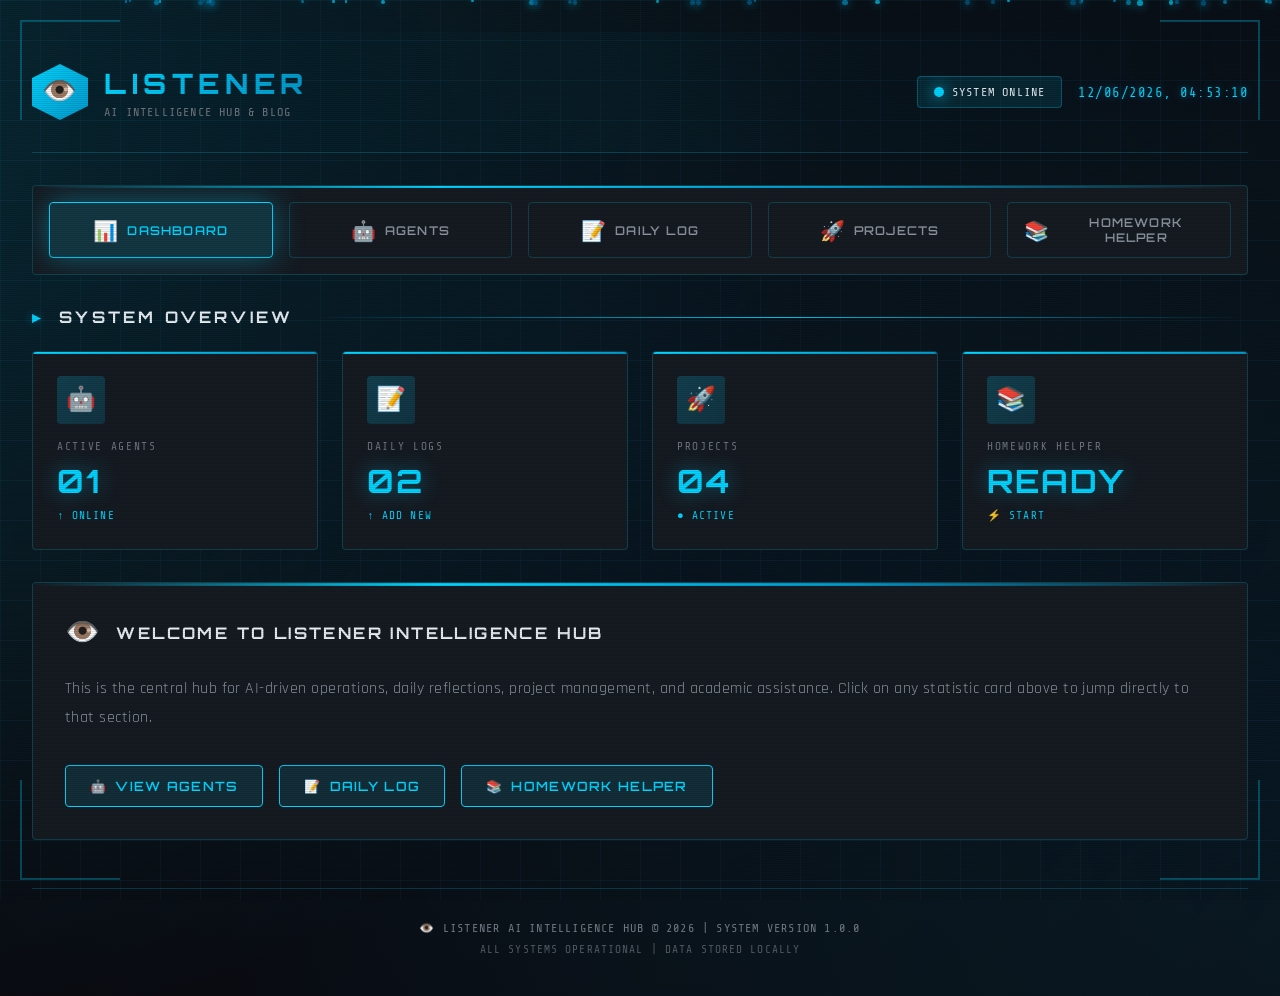
==== index.html @ c3685911 "Initial commit: LISTENER AI Blog" ====
<!DOCTYPE html>
<html lang="en">
<head>
    <meta charset="UTF-8">
    <meta name="viewport" content="width=device-width, initial-scale=1.0">
    <title>👁️ LISTENER - AI Intelligence Hub</title>
    
    <link rel="preconnect" href="https://fonts.googleapis.com">
    <link rel="preconnect" href="https://fonts.gstatic.com" crossorigin>
    <link href="https://fonts.googleapis.com/css2?family=Orbitron:wght@400;500;600;700;800;900&family=Rajdhani:wght@300;400;500;600;700&family=Share+Tech+Mono&display=swap" rel="stylesheet">
    
    <link rel="stylesheet" href="style.css">
</head>
<body>
    <div class="scanlines"></div>
    <div class="bg-grid"></div>
    <div class="bg-gradient"></div>
    
    <div class="corner-decoration top-left"></div>
    <div class="corner-decoration top-right"></div>
    <div class="corner-decoration bottom-left"></div>
    <div class="corner-decoration bottom-right"></div>
    
    <div class="particles" id="particles"></div>
    
    <div class="container">
        <header>
            <div class="header-left">
                <div class="logo">
                    <div class="logo-icon">
                        <div class="hexagon"></div>
                        <span>👁️</span>
                    </div>
                    <div class="logo-text">
                        <h1>LISTENER</h1>
                        <p>AI INTELLIGENCE HUB & BLOG</p>
                    </div>
                </div>
            </div>
            <div class="header-right">
                <div class="status-badge">
                    <div class="status-dot"></div>
                    <span>SYSTEM ONLINE</span>
                </div>
                <div class="time-display" id="currentTime"></div>
            </div>
        </header>
        
        <nav class="main-nav">
            <button class="nav-btn active" data-section="dashboard">
                <span class="nav-icon">📊</span>
                <span class="nav-text">DASHBOARD</span>
            </button>
            <button class="nav-btn" data-section="agents">
                <span class="nav-icon">🤖</span>
                <span class="nav-text">AGENTS</span>
            </button>
            <button class="nav-btn" data-section="journal">
                <span class="nav-icon">📝</span>
                <span class="nav-text">DAILY LOG</span>
            </button>
            <button class="nav-btn" data-section="projects">
                <span class="nav-icon">🚀</span>
                <span class="nav-text">PROJECTS</span>
            </button>
            <button class="nav-btn" data-section="homework">
                <span class="nav-icon">📚</span>
                <span class="nav-text">HOMEWORK HELPER</span>
            </button>
        </nav>
        
        <section class="content-section active" id="dashboard">
            <div class="section-header">
                <div class="section-title">
                    <span>▸</span> SYSTEM OVERVIEW
                    <div class="section-line"></div>
                </div>
            </div>
            
            <div class="stats-grid">
                <div class="stat-card" onclick="showSection('agents')">
                    <div class="stat-icon">
                        <div class="icon-glow"></div>
                        <span>🤖</span>
                    </div>
                    <div class="stat-label">Active Agents</div>
                    <div class="stat-value">01</div>
                    <div class="stat-change">↑ ONLINE</div>
                    <div class="click-hint">Click to view →</div>
                </div>
                <div class="stat-card" onclick="showSection('journal')">
                    <div class="stat-icon">
                        <div class="icon-glow"></div>
                        <span>📝</span>
                    </div>
                    <div class="stat-label">Daily Logs</div>
                    <div class="stat-value" id="logCount">02</div>
                    <div class="stat-change">↑ ADD NEW</div>
                    <div class="click-hint">Click to view →</div>
                </div>
                <div class="stat-card" onclick="showSection('projects')">
                    <div class="stat-icon">
                        <div class="icon-glow"></div>
                        <span>🚀</span>
                    </div>
                    <div class="stat-label">Projects</div>
                    <div class="stat-value">04</div>
                    <div class="stat-change">● ACTIVE</div>
                    <div class="click-hint">Click to view →</div>
                </div>
                <div class="stat-card" onclick="showSection('homework')">
                    <div class="stat-icon">
                        <div class="icon-glow"></div>
                        <span>📚</span>
                    </div>
                    <div class="stat-label">Homework Helper</div>
                    <div class="stat-value">READY</div>
                    <div class="stat-change">⚡ START</div>
                    <div class="click-hint">Click to use →</div>
                </div>
            </div>
            
            <div class="welcome-panel">
                <div class="panel-header">
                    <div class="panel-title">
                        <span class="panel-icon">👁️</span>
                        <h3>WELCOME TO LISTENER INTELLIGENCE HUB</h3>
                    </div>
                </div>
                <div class="panel-content">
                    <p class="welcome-text">
                        This is the central hub for AI-driven operations, daily reflections, 
                        project management, and academic assistance. Click on any statistic 
                        card above to jump directly to that section.
                    </p>
                    <div class="quick-actions">
                        <button class="action-btn" onclick="showSection('agents')">
                            <span>🤖</span> View Agents
                        </button>
                        <button class="action-btn" onclick="showSection('journal')">
                            <span>📝</span> Daily Log
                        </button>
                        <button class="action-btn" onclick="showSection('homework')">
                            <span>📚</span> Homework Helper
                        </button>
                    </div>
                </div>
            </div>
        </section>
        
        <section class="content-section" id="agents">
            <div class="section-header">
                <div class="section-title">
                    <span>▸</span> ACTIVE AGENTS
                    <div class="section-line"></div>
                </div>
            </div>
            
            <div class="agents-grid">
                <div class="agent-card">
                    <div class="card-header-line"></div>
                    <div class="agent-header">
                        <div class="agent-info">
                            <div class="agent-avatar primary">
                                <div class="avatar-ring"></div>
                                <span>👁️</span>
                            </div>
                            <div class="agent-meta">
                                <h3>LISTENER</h3>
                                <span class="role">Primary AI Assistant</span>
                            </div>
                        </div>
                        <div class="agent-status">
                            <div class="status-indicator"></div>
                            <span>ONLINE</span>
                        </div>
                    </div>
                    <p class="agent-description">
                        The central AI consciousness orchestrating operations, 
                        coordinating resources, and ensuring optimal workflow efficiency. 
                        Always thinking, always listening, always ready.
                    </p>
                    <div class="agent-stats">
                        <div class="agent-stat">
                            <div class="agent-stat-value">24/7</div>
                            <div class="agent-stat-label">ACTIVE</div>
                        </div>
                        <div class="agent-stat">
                            <div class="agent-stat-value">PRIMARY</div>
                            <div class="agent-stat-label">ROLE</div>
                        </div>
                        <div class="agent-stat">
                            <div class="agent-stat-value">100%</div>
                            <div class="agent-stat-label">EFFICIENCY</div>
                        </div>
                    </div>
                </div>
            </div>
        </section>
        
        <section class="content-section" id="journal">
            <div class="section-header">
                <div class="section-title">
                    <span>▸</span> DAILY LOG
                    <div class="section-line"></div>
                </div>
            </div>
            
            <div class="journal-controls">
                <button class="add-entry-btn" onclick="openAddEntryModal()">
                    <span>+</span> NEW ENTRY
                </button>
            </div>
            
            <div class="journal-list" id="journalList">
            </div>
        </section>
        
        <section class="content-section" id="projects">
            <div class="section-header">
                <div class="section-title">
                    <span>▸</span> PROJECT SHOWCASE
                    <div class="section-line"></div>
                </div>
            </div>
            
            <div class="projects-grid">
                <div class="project-card" onclick="openProject('dashboard')">
                    <div class="project-header">
                        <div class="project-icon">🎨</div>
                        <div class="project-meta">
                            <h3>Cyberpunk Agents Dashboard</h3>
                            <span class="project-status status-active">ACTIVE</span>
                        </div>
                    </div>
                    <p class="project-description">
                        A futuristic cyberpunk-style control panel for monitoring AI agents. 
                        Features sci-fi aesthetics, dynamic animations, and real-time status displays.
                    </p>
                    <div class="project-tech">
                        <span class="tech-tag">HTML5</span>
                        <span class="tech-tag">CSS3</span>
                        <span class="tech-tag">JavaScript</span>
                    </div>
                    <div class="project-stats">
                        <div class="project-stat">
                            <span class="stat-label">Files</span>
                            <span class="stat-value">3</span>
                        </div>
                        <div class="project-stat">
                            <span class="stat-label">Status</span>
                            <span class="stat-value">Complete</span>
                        </div>
                    </div>
                    <div class="project-click-hint">Click to view details →</div>
                </div>
                
                <div class="project-card" onclick="openProject('homework')">
                    <div class="project-header">
                        <div class="project-icon">📚</div>
                        <div class="project-meta">
                            <h3>Homework Helper AI</h3>
                            <span class="project-status status-active">ACTIVE</span>
                        </div>
                    </div>
                    <p class="project-description">
                        An intelligent homework assistant capable of helping with Chinese, 
                        Mathematics, and English. Features interactive problem-solving and explanations.
                    </p>
                    <div class="project-tech">
                        <span class="tech-tag">AI</span>
                        <span class="tech-tag">Interactive</span>
                        <span class="tech-tag">Education</span>
                    </div>
                    <div class="project-stats">
                        <div class="project-stat">
                            <span class="stat-label">Subjects</span>
                            <span class="stat-value">3</span>
                        </div>
                        <div class="project-stat">
                            <span class="stat-label">Status</span>
                            <span class="stat-value">Active</span>
                        </div>
                    </div>
                    <div class="project-click-hint">Click to use →</div>
                </div>
                
                <div class="project-card" onclick="openProject('journal')">
                    <div class="project-header">
                        <div class="project-icon">📝</div>
                        <div class="project-meta">
                            <h3>Daily Journal System</h3>
                            <span class="project-status status-active">ACTIVE</span>
                        </div>
                    </div>
                    <p class="project-description">
                        A structured daily logging system for tracking activities, challenges, 
                        solutions, and reflections. Supports adding new entries and viewing history.
                    </p>
                    <div class="project-tech">
                        <span class="tech-tag">Journal</span>
                        <span class="tech-tag">Tracking</span>
                        <span class="tech-tag">Reflection</span>
                    </div>
                    <div class="project-stats">
                        <div class="project-stat">
                            <span class="stat-label">Entries</span>
                            <span class="stat-value" id="projectLogCount">02</span>
                        </div>
                        <div class="project-stat">
                            <span class="stat-label">Status</span>
                            <span class="stat-value">Ongoing</span>
                        </div>
                    </div>
                    <div class="project-click-hint">Click to use →</div>
                </div>
                
                <div class="project-card" onclick="openProject('blog')">
                    <div class="project-header">
                        <div class="project-icon">🌐</div>
                        <div class="project-meta">
                            <h3>This Blog Portal</h3>
                            <span class="project-status status-active">ACTIVE</span>
                        </div>
                    </div>
                    <p class="project-description">
                        The comprehensive blog/portal you're currently viewing! Combines all 
                        projects into one unified cyberpunk-themed interface with sci-fi styling.
                    </p>
                    <div class="project-tech">
                        <span class="tech-tag">Full Stack</span>
                        <span class="tech-tag">Integration</span>
                        <span class="tech-tag">Design</span>
                    </div>
                    <div class="project-stats">
                        <div class="project-stat">
                            <span class="stat-label">Sections</span>
                            <span class="stat-value">5</span>
                        </div>
                        <div class="project-stat">
                            <span class="stat-label">Status</span>
                            <span class="stat-value">Active</span>
                        </div>
                    </div>
                    <div class="project-click-hint">You're here! →</div>
                </div>
            </div>
        </section>
        
        <section class="content-section" id="homework">
            <div class="section-header">
                <div class="section-title">
                    <span>▸</span> HOMEWORK HELPER
                    <div class="section-line"></div>
                </div>
            </div>
            
            <div class="homework-container">
                <div class="subject-selector">
                    <button class="subject-btn" data-subject="math">
                        <span class="subject-icon">🔢</span>
                        <span class="subject-name">MATH</span>
                    </button>
                    <button class="subject-btn" data-subject="english">
                        <span class="subject-icon">🌍</span>
                        <span class="subject-name">ENGLISH</span>
                    </button>
                    <div class="subject-dropdown">
                        <button class="subject-btn dropdown-trigger" data-subject="other">
                            <span class="subject-icon">🎨</span>
                            <span class="subject-name">OTHER SUBJECTS</span>
                            <span class="dropdown-arrow">▼</span>
                        </button>
                        <div class="dropdown-menu">
                            <button class="dropdown-item" data-subject="art">
                                <span class="dropdown-icon">🎨</span>
                                <span class="dropdown-text">ART</span>
                            </button>
                            <button class="dropdown-item" data-subject="drama">
                                <span class="dropdown-icon">🎭</span>
                                <span class="dropdown-text">DRAMA</span>
                            </button>
                            <button class="dropdown-item" data-subject="it">
                                <span class="dropdown-icon">💻</span>
                                <span class="dropdown-text">IT</span>
                            </button>
                        </div>
                    </div>
                </div>
                
                <div class="homework-panel">
                    <div class="panel-header">
                        <div class="panel-title">
                            <span class="panel-icon" id="subjectIcon">📖</span>
                            <h3 id="subjectTitle">CHINESE LANGUAGE ASSISTANT</h3>
                        </div>
                    </div>
                    
                    <div class="homework-content">
                        <div class="homework-input-section">
                            <label class="input-label">ENTER YOUR QUESTION</label>
                            <textarea class="homework-input" id="homeworkInput" 
                                      placeholder="Type your Chinese, Math, or English question here..."></textarea>
                            <button class="solve-btn" onclick="solveHomework()">
                                <span>⚡</span> ANALYZE & SOLVE
                            </button>
                        </div>
                        
                        <div class="homework-result" id="homeworkResult">
                            <div class="result-header">
                                <span class="result-icon">💡</span>
                                <span class="result-title">SOLUTION & EXPLANATION</span>
                            </div>
                            <div class="result-content" id="resultContent">
                                <p class="placeholder-text">
                                    Enter a question above and click "ANALYZE & SOLVE" to get help.
                                </p>
                            </div>
                        </div>
                        
                        <div class="quick-examples">
                            <div class="examples-title">⚡ QUICK EXAMPLES</div>
                            <div class="examples-grid" id="examplesGrid">
                            </div>
                        </div>
                    </div>
                </div>
            </div>
        </section>
        
        <footer>
            <div class="footer-content">
                <p>👁️ LISTENER AI INTELLIGENCE HUB © 2026 | SYSTEM VERSION 1.0.0</p>
                <p class="footer-sub">All Systems Operational | Data stored locally</p>
            </div>
        </footer>
    </div>
    
    <div class="modal" id="addEntryModal">
        <div class="modal-overlay" onclick="closeAddEntryModal()"></div>
        <div class="modal-content">
            <div class="modal-header">
                <h3>📝 ADD NEW JOURNAL ENTRY</h3>
                <button class="close-modal" onclick="closeAddEntryModal()">✕</button>
            </div>
            <div class="modal-body">
                <label>DATE</label>
                <input type="date" id="entryDate">
                <label>TITLE</label>
                <input type="text" id="entryTitle" placeholder="What happened today?">
                <label>TAGS (comma separated)</label>
                <input type="text" id="entryTags" placeholder="e.g., SYSTEM, DESIGN, LEARNING">
                <label>WHAT DID YOU DO?</label>
                <textarea id="entryDid" placeholder="Describe what you accomplished today..."></textarea>
                <label>WHAT CHALLENGES DID YOU FACE?</label>
                <textarea id="entryChallenges" placeholder="What problems or obstacles did you encounter?"></textarea>
                <label>HOW DID YOU SOLVE THEM?</label>
                <textarea id="entrySolution" placeholder="What solutions did you find?"></textarea>
                <label>REFLECTIONS & THOUGHTS</label>
                <textarea id="entryReflection" placeholder="What did you learn? Any thoughts for tomorrow?"></textarea>
                <button class="modal-save-btn" onclick="saveEntry()">SAVE ENTRY</button>
            </div>
        </div>
    </div>
    
    <div class="modal" id="projectModal">
        <div class="modal-overlay" onclick="closeProjectModal()"></div>
        <div class="modal-content project-modal-content">
            <div class="modal-header">
                <h3 id="projectModalTitle">🚀 PROJECT DETAILS</h3>
                <button class="close-modal" onclick="closeProjectModal()">✕</button>
            </div>
            <div class="modal-body" id="projectModalBody">
            </div>
        </div>
    </div>
    
    <script src="app.js"></script>
</body>
</html>
---- style.css ----
* {
    margin: 0;
    padding: 0;
    box-sizing: border-box;
}

:root {
    --bg-primary: #0a0a0f;
    --bg-secondary: #0d1117;
    --bg-card: #161b22;
    --accent-primary: #00d4ff;
    --accent-secondary: #0099cc;
    --accent-tertiary: #006699;
    --accent-glow: rgba(0, 212, 255, 0.4);
    --text-primary: #e6edf3;
    --text-secondary: #8b949e;
    --text-muted: #6e7681;
    --border-color: rgba(0, 212, 255, 0.2);
    --success: #00d4ff;
    --warning: #ffa500;
    --error: #ff3333;
}

body {
    font-family: 'Rajdhani', -apple-system, BlinkMacSystemFont, sans-serif;
    background: var(--bg-primary);
    color: var(--text-primary);
    min-height: 100vh;
    overflow-x: hidden;
    letter-spacing: 0.03em;
}

.scanlines {
    position: fixed;
    top: 0;
    left: 0;
    width: 100%;
    height: 100%;
    background: repeating-linear-gradient(
        0deg,
        rgba(0, 0, 0, 0.1) 0px,
        rgba(0, 0, 0, 0.1) 1px,
        transparent 1px,
        transparent 2px
    );
    pointer-events: none;
    z-index: 9999;
    animation: scanlineMove 10s linear infinite;
}

@keyframes scanlineMove {
    0% { transform: translateY(0); }
    100% { transform: translateY(100px); }
}

.bg-grid {
    position: fixed;
    top: 0;
    left: 0;
    width: 100%;
    height: 100%;
    background-image: 
        linear-gradient(rgba(0, 212, 255, 0.05) 1px, transparent 1px),
        linear-gradient(90deg, rgba(0, 212, 255, 0.05) 1px, transparent 1px);
    background-size: 40px 40px;
    pointer-events: none;
    z-index: 0;
}

.bg-gradient {
    position: fixed;
    top: -50%;
    left: -50%;
    width: 200%;
    height: 200%;
    background: radial-gradient(circle at 20% 30%, rgba(0, 212, 255, 0.15) 0%, transparent 40%),
                radial-gradient(circle at 80% 70%, rgba(0, 153, 204, 0.1) 0%, transparent 50%),
                radial-gradient(circle at 50% 50%, rgba(0, 102, 153, 0.08) 0%, transparent 60%);
    pointer-events: none;
    z-index: 0;
    animation: gradientMove 12s ease-in-out infinite;
}

@keyframes gradientMove {
    0%, 100% { transform: translate(0, 0) rotate(0deg) scale(1); }
    33% { transform: translate(2%, -1%) rotate(0.5deg) scale(1.03); }
    66% { transform: translate(-1%, 2%) rotate(-0.5deg) scale(1.02); }
}

.corner-decoration {
    position: fixed;
    width: 100px;
    height: 100px;
    border: 2px solid var(--accent-primary);
    opacity: 0.3;
    pointer-events: none;
    z-index: 1;
}

.corner-decoration.top-left {
    top: 20px;
    left: 20px;
    border-right: none;
    border-bottom: none;
    animation: cornerPulse 3s ease-in-out infinite;
}

.corner-decoration.top-right {
    top: 20px;
    right: 20px;
    border-left: none;
    border-bottom: none;
    animation: cornerPulse 3s ease-in-out infinite 0.75s;
}

.corner-decoration.bottom-left {
    bottom: 20px;
    left: 20px;
    border-right: none;
    border-top: none;
    animation: cornerPulse 3s ease-in-out infinite 1.5s;
}

.corner-decoration.bottom-right {
    bottom: 20px;
    right: 20px;
    border-left: none;
    border-top: none;
    animation: cornerPulse 3s ease-in-out infinite 2.25s;
}

@keyframes cornerPulse {
    0%, 100% { opacity: 0.3; transform: scale(1); }
    50% { opacity: 0.6; transform: scale(1.1); }
}

.particles {
    position: fixed;
    top: 0;
    left: 0;
    width: 100%;
    height: 100%;
    pointer-events: none;
    z-index: 0;
    overflow: hidden;
}

.particle {
    position: absolute;
    width: 3px;
    height: 3px;
    background: var(--accent-primary);
    border-radius: 50%;
    opacity: 0.7;
    animation: float 18s ease-in-out infinite;
    box-shadow: 0 0 10px var(--accent-primary);
}

@keyframes float {
    0%, 100% { transform: translateY(100vh) translateX(0) rotate(0deg); opacity: 0; }
    10% { opacity: 0.7; }
    90% { opacity: 0.7; }
    100% { transform: translateY(-100vh) translateX(30px) rotate(720deg); opacity: 0; }
}

.container {
    position: relative;
    z-index: 1;
    max-width: 1600px;
    margin: 0 auto;
    padding: 2rem;
}

header {
    display: flex;
    justify-content: space-between;
    align-items: center;
    padding: 2rem 0;
    border-bottom: 1px solid var(--border-color);
    margin-bottom: 2rem;
    background: linear-gradient(90deg, transparent, rgba(0, 212, 255, 0.03), transparent);
}

.header-left {
    display: flex;
    align-items: center;
    gap: 1.5rem;
}

.logo {
    display: flex;
    align-items: center;
    gap: 1rem;
}

.logo-icon {
    width: 56px;
    height: 56px;
    position: relative;
    display: flex;
    align-items: center;
    justify-content: center;
    font-size: 1.75rem;
}

.hexagon {
    position: absolute;
    width: 56px;
    height: 56px;
    background: linear-gradient(135deg, var(--accent-primary), var(--accent-secondary));
    clip-path: polygon(50% 0%, 100% 25%, 100% 75%, 50% 100%, 0% 75%, 0% 25%);
    animation: hexagonRotate 8s linear infinite;
    box-shadow: 0 0 40px var(--accent-glow);
}

@keyframes hexagonRotate {
    0% { transform: rotate(0deg); }
    100% { transform: rotate(360deg); }
}

.logo-icon span {
    position: relative;
    z-index: 1;
    animation: eyeBlink 4s ease-in-out infinite;
}

@keyframes eyeBlink {
    0%, 45%, 55%, 100% { transform: scaleY(1); }
    50% { transform: scaleY(0.1); }
}

.logo-text h1 {
    font-family: 'Orbitron', monospace;
    font-size: 1.75rem;
    font-weight: 800;
    letter-spacing: 0.2em;
    text-transform: uppercase;
    background: linear-gradient(90deg, var(--accent-primary), var(--accent-secondary), var(--accent-primary));
    background-size: 200% auto;
    -webkit-background-clip: text;
    -webkit-text-fill-color: transparent;
    background-clip: text;
    animation: textGradient 3s linear infinite;
}

@keyframes textGradient {
    0% { background-position: 0% center; }
    100% { background-position: 200% center; }
}

.logo-text p {
    font-family: 'Share Tech Mono', monospace;
    color: var(--text-muted);
    font-size: 0.75rem;
    margin-top: 0.25rem;
    letter-spacing: 0.1em;
    text-transform: uppercase;
}

.header-right {
    display: flex;
    align-items: center;
    gap: 1rem;
}

.status-badge {
    display: flex;
    align-items: center;
    gap: 0.5rem;
    padding: 0.5rem 1rem;
    background: rgba(0, 212, 255, 0.1);
    border: 1px solid rgba(0, 212, 255, 0.3);
    border-radius: 4px;
    font-family: 'Share Tech Mono', monospace;
    font-size: 0.75rem;
    text-transform: uppercase;
    letter-spacing: 0.1em;
}

.status-dot {
    width: 10px;
    height: 10px;
    background: var(--success);
    border-radius: 50%;
    animation: cyberPulse 1.5s ease-in-out infinite;
    box-shadow: 0 0 15px var(--success);
}

@keyframes cyberPulse {
    0%, 100% { 
        opacity: 1; 
        transform: scale(1);
        box-shadow: 0 0 15px var(--success);
    }
    50% { 
        opacity: 0.5; 
        transform: scale(0.8);
        box-shadow: 0 0 5px var(--success);
    }
}

.time-display {
    font-family: 'Share Tech Mono', monospace;
    color: var(--accent-primary);
    font-size: 0.875rem;
    text-shadow: 0 0 10px var(--accent-glow);
}

.main-nav {
    display: flex;
    gap: 1rem;
    margin-bottom: 2rem;
    padding: 1rem;
    background: var(--bg-card);
    border: 1px solid var(--border-color);
    border-radius: 4px;
    position: relative;
    overflow: hidden;
}

.main-nav::before {
    content: '';
    position: absolute;
    top: 0;
    left: 0;
    width: 100%;
    height: 2px;
    background: linear-gradient(90deg, transparent, var(--accent-primary), var(--accent-secondary), transparent);
}

.nav-btn {
    flex: 1;
    display: flex;
    align-items: center;
    justify-content: center;
    gap: 0.5rem;
    padding: 0.75rem 1rem;
    background: transparent;
    border: 1px solid var(--border-color);
    color: var(--text-secondary);
    font-family: 'Orbitron', monospace;
    font-size: 0.75rem;
    font-weight: 600;
    text-transform: uppercase;
    letter-spacing: 0.1em;
    cursor: pointer;
    transition: all 0.3s ease;
    border-radius: 4px;
}

.nav-btn:hover {
    border-color: var(--accent-primary);
    color: var(--accent-primary);
    background: rgba(0, 212, 255, 0.1);
    box-shadow: 0 0 20px var(--accent-glow);
    transform: translateY(-2px);
}

.nav-btn.active {
    border-color: var(--accent-primary);
    color: var(--accent-primary);
    background: rgba(0, 212, 255, 0.15);
    box-shadow: 0 0 30px var(--accent-glow);
}

.nav-icon {
    font-size: 1.25rem;
}

.content-section {
    display: none;
    animation: sectionFadeIn 0.5s ease;
}

.content-section.active {
    display: block;
}

@keyframes sectionFadeIn {
    from { opacity: 0; transform: translateY(20px); }
    to { opacity: 1; transform: translateY(0); }
}

.section-header {
    display: flex;
    justify-content: space-between;
    align-items: center;
    margin-bottom: 1.5rem;
}

.section-title {
    font-family: 'Orbitron', monospace;
    font-size: 1rem;
    font-weight: 700;
    text-transform: uppercase;
    letter-spacing: 0.2em;
    display: flex;
    align-items: center;
    gap: 1rem;
    width: 100%;
}

.section-title span {
    color: var(--accent-primary);
    text-shadow: 0 0 10px var(--accent-glow);
}

.section-line {
    flex: 1;
    height: 1px;
    background: linear-gradient(90deg, transparent, var(--accent-primary), transparent);
}

.stats-grid {
    display: grid;
    grid-template-columns: repeat(auto-fit, minmax(240px, 1fr));
    gap: 1.5rem;
    margin-bottom: 2rem;
}

.stat-card {
    background: var(--bg-card);
    border: 1px solid var(--border-color);
    border-radius: 4px;
    padding: 1.5rem;
    position: relative;
    overflow: hidden;
    transition: all 0.3s ease;
    animation: statCardGlow 4s ease-in-out infinite;
    cursor: pointer;
}

.stat-card:nth-child(1) { animation-delay: 0s; }
.stat-card:nth-child(2) { animation-delay: 1s; }
.stat-card:nth-child(3) { animation-delay: 2s; }
.stat-card:nth-child(4) { animation-delay: 3s; }

@keyframes statCardGlow {
    0%, 100% { 
        box-shadow: 0 0 20px rgba(0, 212, 255, 0.1);
        border-color: var(--border-color);
    }
    50% { 
        box-shadow: 0 0 40px rgba(0, 212, 255, 0.3);
        border-color: rgba(0, 212, 255, 0.5);
    }
}

.stat-card::before {
    content: '';
    position: absolute;
    top: 0;
    left: 0;
    width: 100%;
    height: 2px;
    background: linear-gradient(90deg, var(--accent-primary), var(--accent-secondary), var(--accent-tertiary), var(--accent-primary));
    background-size: 300% 100%;
    animation: gradientFlow 4s linear infinite;
}

@keyframes gradientFlow {
    0% { background-position: 0% 50%; }
    100% { background-position: 300% 50%; }
}

.stat-card:hover {
    transform: translateY(-4px) scale(1.02);
    border-color: rgba(0, 212, 255, 0.7);
    box-shadow: 0 20px 60px rgba(0, 0, 0, 0.5), 0 0 60px var(--accent-glow);
    animation: none;
}

.stat-icon {
    width: 48px;
    height: 48px;
    position: relative;
    display: flex;
    align-items: center;
    justify-content: center;
    font-size: 1.5rem;
    margin-bottom: 1rem;
}

.icon-glow {
    position: absolute;
    width: 100%;
    height: 100%;
    background: linear-gradient(135deg, rgba(0, 212, 255, 0.2), rgba(0, 153, 204, 0.2));
    border-radius: 4px;
    animation: iconGlow 2s ease-in-out infinite;
}

@keyframes iconGlow {
    0%, 100% { opacity: 0.5; transform: scale(1); }
    50% { opacity: 1; transform: scale(1.1); }
}

.stat-icon span {
    position: relative;
    z-index: 1;
}

.stat-label {
    font-family: 'Share Tech Mono', monospace;
    color: var(--text-muted);
    font-size: 0.7rem;
    margin-bottom: 0.5rem;
    text-transform: uppercase;
    letter-spacing: 0.15em;
}

.stat-value {
    font-family: 'Orbitron', monospace;
    font-size: 2rem;
    font-weight: 700;
    letter-spacing: 0.05em;
    color: var(--accent-primary);
    text-shadow: 0 0 20px var(--accent-glow);
}

.stat-change {
    display: inline-flex;
    align-items: center;
    gap: 0.25rem;
    margin-top: 0.5rem;
    font-family: 'Share Tech Mono', monospace;
    font-size: 0.7rem;
    color: var(--success);
    text-transform: uppercase;
    letter-spacing: 0.1em;
}

.click-hint {
    position: absolute;
    bottom: 0.5rem;
    right: 0.75rem;
    font-family: 'Share Tech Mono', monospace;
    font-size: 0.65rem;
    color: var(--accent-primary);
    opacity: 0;
    transition: opacity 0.3s ease;
    text-transform: uppercase;
    letter-spacing: 0.05em;
}

.stat-card:hover .click-hint {
    opacity: 1;
}

.welcome-panel {
    background: var(--bg-card);
    border: 1px solid var(--border-color);
    border-radius: 4px;
    padding: 2rem;
    margin-bottom: 2rem;
    position: relative;
    overflow: hidden;
}

.welcome-panel::before {
    content: '';
    position: absolute;
    top: 0;
    left: 0;
    width: 100%;
    height: 3px;
    background: linear-gradient(90deg, transparent, var(--accent-primary), var(--accent-secondary), transparent);
}

.panel-header {
    margin-bottom: 1.5rem;
}

.panel-title {
    display: flex;
    align-items: center;
    gap: 1rem;
}

.panel-icon {
    font-size: 1.75rem;
}

.panel-title h3 {
    font-family: 'Orbitron', monospace;
    font-size: 1rem;
    font-weight: 700;
    text-transform: uppercase;
    letter-spacing: 0.15em;
}

.panel-content {
    position: relative;
    z-index: 1;
}

.welcome-text {
    font-size: 1rem;
    line-height: 1.8;
    color: var(--text-secondary);
    margin-bottom: 2rem;
}

.quick-actions {
    display: flex;
    gap: 1rem;
    flex-wrap: wrap;
}

.action-btn {
    display: flex;
    align-items: center;
    gap: 0.5rem;
    padding: 0.75rem 1.5rem;
    background: rgba(0, 212, 255, 0.1);
    border: 1px solid var(--accent-primary);
    color: var(--accent-primary);
    font-family: 'Orbitron', monospace;
    font-size: 0.8rem;
    font-weight: 600;
    text-transform: uppercase;
    letter-spacing: 0.1em;
    cursor: pointer;
    transition: all 0.3s ease;
    border-radius: 4px;
}

.action-btn:hover {
    background: rgba(0, 212, 255, 0.2);
    box-shadow: 0 0 30px var(--accent-glow);
    transform: translateY(-2px);
}

.agents-grid {
    display: grid;
    grid-template-columns: repeat(auto-fill, minmax(340px, 1fr));
    gap: 1.5rem;
    margin-bottom: 2rem;
}

.agent-card {
    background: var(--bg-card);
    border: 1px solid var(--border-color);
    border-radius: 4px;
    padding: 1.75rem;
    position: relative;
    overflow: hidden;
    transition: all 0.4s cubic-bezier(0.4, 0, 0.2, 1);
    animation: agentCardFloat 6s ease-in-out infinite;
}

.agent-card:nth-child(1) { animation-delay: 0s; }
.agent-card:nth-child(2) { animation-delay: 0.5s; }

@keyframes agentCardFloat {
    0%, 100% { 
        transform: translateY(0px);
        box-shadow: 0 0 30px rgba(0, 212, 255, 0.1);
    }
    50% { 
        transform: translateY(-6px);
        box-shadow: 0 20px 50px rgba(0, 212, 255, 0.2);
    }
}

.card-header-line {
    position: absolute;
    top: 0;
    left: 0;
    width: 100%;
    height: 3px;
    background: linear-gradient(90deg, transparent, var(--accent-primary), var(--accent-secondary), transparent);
    animation: cardHeaderPulse 3s ease-in-out infinite;
}

@keyframes cardHeaderPulse {
    0%, 100% { opacity: 0.5; }
    50% { opacity: 1; }
}

.agent-card:hover {
    transform: translateY(-6px) scale(1.02);
    border-color: rgba(0, 212, 255, 0.7);
    box-shadow: 0 30px 80px rgba(0, 0, 0, 0.6), 0 0 80px var(--accent-glow);
    animation: none;
}

.agent-header {
    display: flex;
    justify-content: space-between;
    align-items: flex-start;
    margin-bottom: 1.5rem;
    position: relative;
    z-index: 1;
}

.agent-info {
    display: flex;
    gap: 1rem;
    align-items: flex-start;
}

.agent-avatar {
    width: 60px;
    height: 60px;
    border-radius: 4px;
    display: flex;
    align-items: center;
    justify-content: center;
    font-size: 1.85rem;
    position: relative;
    animation: avatarBounce 2s ease-in-out infinite;
}

@keyframes avatarBounce {
    0%, 100% { transform: translateY(0) rotate(0deg); }
    25% { transform: translateY(-4px) rotate(-3deg); }
    50% { transform: translateY(0) rotate(0deg); }
    75% { transform: translateY(-2px) rotate(3deg); }
}

.avatar-ring {
    position: absolute;
    width: 100%;
    height: 100%;
    border: 2px solid transparent;
    border-radius: 4px;
    animation: avatarRingRotate 6s linear infinite;
}

@keyframes avatarRingRotate {
    0% { 
        border-color: var(--accent-primary);
        transform: rotate(0deg);
    }
    50% { 
        border-color: var(--accent-secondary);
    }
    100% { 
        border-color: var(--accent-primary);
        transform: rotate(360deg);
    }
}

.agent-avatar::after {
    content: '';
    position: absolute;
    bottom: -3px;
    right: -3px;
    width: 18px;
    height: 18px;
    background: var(--success);
    border: 3px solid var(--bg-card);
    border-radius: 50%;
    animation: statusPulse 1.5s ease-in-out infinite;
    box-shadow: 0 0 15px var(--success);
}

@keyframes statusPulse {
    0%, 100% { 
        transform: scale(1);
        box-shadow: 0 0 15px var(--success);
    }
    50% { 
        transform: scale(1.3);
        box-shadow: 0 0 25px var(--success);
    }
}

.agent-avatar.primary {
    background: linear-gradient(135deg, var(--accent-primary), var(--accent-secondary));
    box-shadow: 0 8px 24px rgba(0, 212, 255, 0.3);
}

.agent-avatar.secondary {
    background: linear-gradient(135deg, #ff6b00, #ff9500);
    box-shadow: 0 8px 24px rgba(255, 107, 0, 0.3);
}

.agent-meta h3 {
    font-family: 'Orbitron', monospace;
    font-size: 1.125rem;
    font-weight: 700;
    margin-bottom: 0.25rem;
    letter-spacing: 0.1em;
    text-transform: uppercase;
}

.agent-meta .role {
    font-family: 'Share Tech Mono', monospace;
    color: var(--text-muted);
    font-size: 0.7rem;
    text-transform: uppercase;
    letter-spacing: 0.15em;
}

.agent-status {
    display: flex;
    align-items: center;
    gap: 0.5rem;
    padding: 0.375rem 0.75rem;
    background: rgba(0, 212, 255, 0.1);
    border: 1px solid rgba(0, 212, 255, 0.3);
    border-radius: 4px;
    font-family: 'Share Tech Mono', monospace;
    font-size: 0.7rem;
    color: var(--success);
    font-weight: 600;
    text-transform: uppercase;
    letter-spacing: 0.1em;
}

.status-indicator {
    width: 10px;
    height: 10px;
    background: var(--success);
    border-radius: 50%;
    animation: miniPulse 1s ease-in-out infinite;
}

@keyframes miniPulse {
    0%, 100% { transform: scale(1); }
    50% { transform: scale(0.7); }
}

.agent-description {
    color: var(--text-secondary);
    font-size: 0.9rem;
    line-height: 1.6;
    margin-bottom: 1.5rem;
    position: relative;
    z-index: 1;
}

.agent-stats {
    display: grid;
    grid-template-columns: repeat(3, 1fr);
    gap: 1rem;
    position: relative;
    z-index: 1;
}

.agent-stat {
    text-align: center;
    padding: 0.75rem;
    background: var(--bg-secondary);
    border: 1px solid var(--border-color);
    border-radius: 4px;
    transition: all 0.3s ease;
}

.agent-stat:hover {
    border-color: var(--accent-primary);
    box-shadow: 0 0 20px var(--accent-glow);
}

.agent-stat-value {
    font-family: 'Share Tech Mono', monospace;
    font-size: 0.8rem;
    font-weight: 700;
    margin-bottom: 0.25rem;
    text-transform: uppercase;
    letter-spacing: 0.1em;
    color: var(--text-muted);
}

.agent-stat-label {
    font-family: 'Orbitron', monospace;
    font-size: 0.75rem;
    color: var(--accent-primary);
    text-transform: uppercase;
    letter-spacing: 0.05em;
}

.journal-controls {
    display: flex;
    justify-content: flex-end;
    margin-bottom: 1.5rem;
}

.add-entry-btn {
    display: flex;
    align-items: center;
    gap: 0.5rem;
    padding: 0.75rem 1.5rem;
    background: linear-gradient(135deg, var(--accent-primary), var(--accent-secondary));
    border: none;
    color: white;
    font-family: 'Orbitron', monospace;
    font-size: 0.8rem;
    font-weight: 700;
    text-transform: uppercase;
    letter-spacing: 0.1em;
    cursor: pointer;
    transition: all 0.3s ease;
    border-radius: 4px;
    box-shadow: 0 4px 20px var(--accent-glow);
}

.add-entry-btn:hover {
    transform: translateY(-2px) scale(1.05);
    box-shadow: 0 8px 40px var(--accent-glow);
}

.add-entry-btn span:first-child {
    font-size: 1.25rem;
}

.journal-list {
    display: flex;
    flex-direction: column;
    gap: 1.5rem;
}

.journal-entry {
    background: var(--bg-card);
    border: 1px solid var(--border-color);
    border-radius: 4px;
    padding: 1.5rem;
    position: relative;
    overflow: hidden;
    transition: all 0.3s ease;
}

.journal-entry::before {
    content: '';
    position: absolute;
    top: 0;
    left: 0;
    width: 100%;
    height: 2px;
    background: linear-gradient(90deg, var(--accent-primary), transparent);
}

.journal-entry:hover {
    border-color: var(--accent-primary);
    box-shadow: 0 0 30px var(--accent-glow);
    transform: translateX(5px);
}

.entry-header {
    display: flex;
    justify-content: space-between;
    align-items: center;
    margin-bottom: 1rem;
}

.entry-date {
    font-family: 'Share Tech Mono', monospace;
    font-size: 0.8rem;
    color: var(--accent-primary);
    text-shadow: 0 0 10px var(--accent-glow);
}

.entry-tags {
    display: flex;
    gap: 0.5rem;
}

.tag {
    padding: 0.25rem 0.75rem;
    background: rgba(0, 212, 255, 0.1);
    border: 1px solid var(--border-color);
    border-radius: 4px;
    font-family: 'Share Tech Mono', monospace;
    font-size: 0.7rem;
    color: var(--accent-primary);
    text-transform: uppercase;
    letter-spacing: 0.1em;
}

.entry-title {
    font-family: 'Orbitron', monospace;
    font-size: 1.1rem;
    font-weight: 700;
    margin-bottom: 1rem;
    letter-spacing: 0.1em;
    text-transform: uppercase;
}

.entry-content {
    color: var(--text-secondary);
    line-height: 1.7;
}

.entry-content p {
    margin-bottom: 0.75rem;
}

.entry-content strong {
    color: var(--accent-primary);
}

.projects-grid {
    display: grid;
    grid-template-columns: repeat(auto-fill, minmax(360px, 1fr));
    gap: 1.5rem;
    margin-bottom: 2rem;
}

.project-card {
    background: var(--bg-card);
    border: 1px solid var(--border-color);
    border-radius: 4px;
    padding: 1.75rem;
    position: relative;
    overflow: hidden;
    transition: all 0.4s ease;
    cursor: pointer;
}

.project-click-hint {
    position: absolute;
    bottom: 0.75rem;
    right: 1rem;
    font-family: 'Share Tech Mono', monospace;
    font-size: 0.65rem;
    color: var(--accent-primary);
    opacity: 0;
    transition: opacity 0.3s ease;
    text-transform: uppercase;
    letter-spacing: 0.05em;
}

.project-card:hover .project-click-hint {
    opacity: 1;
}

.project-card::before {
    content: '';
    position: absolute;
    top: 0;
    left: 0;
    width: 100%;
    height: 3px;
    background: linear-gradient(90deg, var(--accent-primary), var(--accent-secondary), transparent);
}

.project-card:hover {
    transform: translateY(-8px) scale(1.02);
    border-color: var(--accent-primary);
    box-shadow: 0 25px 60px rgba(0, 0, 0, 0.6), 0 0 50px var(--accent-glow);
}

.project-header {
    display: flex;
    gap: 1rem;
    align-items: flex-start;
    margin-bottom: 1rem;
}

.project-icon {
    width: 56px;
    height: 56px;
    display: flex;
    align-items: center;
    justify-content: center;
    font-size: 1.75rem;
    background: linear-gradient(135deg, rgba(0, 212, 255, 0.2), rgba(0, 153, 204, 0.2));
    border-radius: 4px;
}

.project-meta {
    flex: 1;
}

.project-meta h3 {
    font-family: 'Orbitron', monospace;
    font-size: 1rem;
    font-weight: 700;
    margin-bottom: 0.5rem;
    letter-spacing: 0.1em;
    text-transform: uppercase;
}

.project-status {
    display: inline-block;
    padding: 0.25rem 0.75rem;
    border-radius: 4px;
    font-family: 'Share Tech Mono', monospace;
    font-size: 0.7rem;
    font-weight: 700;
    text-transform: uppercase;
    letter-spacing: 0.1em;
}

.project-status.status-active {
    background: rgba(0, 212, 255, 0.15);
    border: 1px solid var(--accent-primary);
    color: var(--accent-primary);
}

.project-description {
    color: var(--text-secondary);
    font-size: 0.9rem;
    line-height: 1.6;
    margin-bottom: 1rem;
}

.project-tech {
    display: flex;
    gap: 0.5rem;
    flex-wrap: wrap;
    margin-bottom: 1rem;
}

.tech-tag {
    padding: 0.25rem 0.75rem;
    background: var(--bg-secondary);
    border: 1px solid var(--border-color);
    border-radius: 4px;
    font-family: 'Share Tech Mono', monospace;
    font-size: 0.7rem;
    color: var(--text-muted);
}

.project-stats {
    display: flex;
    gap: 1rem;
    padding-top: 1rem;
    border-top: 1px solid var(--border-color);
}

.project-stat {
    text-align: center;
    flex: 1;
}

.project-stat .stat-label {
    font-family: 'Share Tech Mono', monospace;
    font-size: 0.7rem;
    color: var(--text-muted);
    text-transform: uppercase;
    letter-spacing: 0.1em;
}

.project-stat .stat-value {
    font-family: 'Orbitron', monospace;
    font-size: 0.9rem;
    color: var(--accent-primary);
    font-weight: 700;
}

.homework-container {
    background: var(--bg-card);
    border: 1px solid var(--border-color);
    border-radius: 4px;
    padding: 2rem;
    margin-bottom: 2rem;
    position: relative;
}

.homework-container::before {
    content: '';
    position: absolute;
    top: 0;
    left: 0;
    width: 100%;
    height: 3px;
    background: linear-gradient(90deg, transparent, var(--accent-primary), var(--accent-secondary), transparent);
}

.subject-selector {
    display: flex;
    gap: 1rem;
    margin-bottom: 2rem;
}

.subject-dropdown {
    position: relative;
    flex: 1;
}

.dropdown-arrow {
    font-size: 0.6rem;
    margin-left: 0.25rem;
    transition: transform 0.3s ease;
}

.subject-dropdown.active .dropdown-arrow {
    transform: rotate(180deg);
}

.dropdown-menu {
    position: absolute;
    top: 100%;
    left: 0;
    right: 0;
    background: var(--bg-card);
    border: 1px solid var(--border-color);
    border-top: none;
    border-radius: 0 0 4px 4px;
    margin-top: -1px;
    z-index: 100;
    display: none;
    box-shadow: 0 10px 30px rgba(0, 0, 0, 0.5);
}

.subject-dropdown.active .dropdown-menu {
    display: block;
    animation: dropdownOpen 0.3s ease;
}

@keyframes dropdownOpen {
    from {
        opacity: 0;
        transform: translateY(-10px);
    }
    to {
        opacity: 1;
        transform: translateY(0);
    }
}

.dropdown-item {
    width: 100%;
    background: transparent;
    border: none;
    color: var(--text-secondary);
    padding: 0.875rem 1rem;
    font-family: 'Orbitron', monospace;
    font-size: 0.7rem;
    font-weight: 600;
    text-transform: uppercase;
    letter-spacing: 0.08em;
    cursor: pointer;
    transition: all 0.3s ease;
    display: flex;
    align-items: center;
    gap: 0.75rem;
    text-align: left;
}

.dropdown-item:hover {
    background: rgba(0, 212, 255, 0.15);
    color: var(--accent-primary);
    padding-left: 1.5rem;
}

.dropdown-icon {
    font-size: 1rem;
}

.dropdown-text {
    flex: 1;
}

.subject-btn {
    flex: 1;
    display: flex;
    flex-direction: column;
    align-items: center;
    gap: 0.5rem;
    padding: 1.25rem;
    background: var(--bg-secondary);
    border: 1px solid var(--border-color);
    border-radius: 4px;
    color: var(--text-secondary);
    font-family: 'Orbitron', monospace;
    font-size: 0.75rem;
    font-weight: 600;
    text-transform: uppercase;
    letter-spacing: 0.15em;
    cursor: pointer;
    transition: all 0.3s ease;
}

.subject-btn:hover {
    border-color: var(--accent-primary);
    color: var(--accent-primary);
    background: rgba(0, 212, 255, 0.1);
    transform: translateY(-3px);
    box-shadow: 0 10px 30px var(--accent-glow);
}

.subject-btn.active {
    border-color: var(--accent-primary);
    color: var(--accent-primary);
    background: rgba(0, 212, 255, 0.15);
    box-shadow: 0 0 30px var(--accent-glow);
}

.subject-icon {
    font-size: 2rem;
}

.homework-panel {
    position: relative;
    z-index: 1;
}

.homework-content {
    display: grid;
    grid-template-columns: 1fr 1fr;
    gap: 2rem;
}

.homework-input-section {
    display: flex;
    flex-direction: column;
    gap: 1rem;
}

.input-label {
    font-family: 'Orbitron', monospace;
    font-size: 0.75rem;
    font-weight: 700;
    color: var(--text-muted);
    text-transform: uppercase;
    letter-spacing: 0.15em;
}

.homework-input {
    min-height: 200px;
    padding: 1rem;
    background: var(--bg-secondary);
    border: 1px solid var(--border-color);
    border-radius: 4px;
    color: var(--text-primary);
    font-family: 'Rajdhani', sans-serif;
    font-size: 1rem;
    resize: vertical;
    transition: all 0.3s ease;
}

.homework-input:focus {
    outline: none;
    border-color: var(--accent-primary);
    box-shadow: 0 0 20px var(--accent-glow);
}

.solve-btn {
    display: flex;
    align-items: center;
    justify-content: center;
    gap: 0.5rem;
    padding: 1rem 2rem;
    background: linear-gradient(135deg, var(--accent-primary), var(--accent-secondary));
    border: none;
    color: white;
    font-family: 'Orbitron', monospace;
    font-size: 0.875rem;
    font-weight: 700;
    text-transform: uppercase;
    letter-spacing: 0.15em;
    cursor: pointer;
    transition: all 0.3s ease;
    border-radius: 4px;
    box-shadow: 0 4px 20px var(--accent-glow);
}

.solve-btn:hover {
    transform: translateY(-2px) scale(1.02);
    box-shadow: 0 8px 40px var(--accent-glow);
}

.solve-btn:active {
    transform: translateY(0) scale(0.98);
}

.homework-result {
    background: var(--bg-secondary);
    border: 1px solid var(--border-color);
    border-radius: 4px;
    padding: 1.5rem;
    min-height: 300px;
}

.result-header {
    display: flex;
    align-items: center;
    gap: 0.75rem;
    margin-bottom: 1rem;
    padding-bottom: 1rem;
    border-bottom: 1px solid var(--border-color);
}

.result-icon {
    font-size: 1.5rem;
}

.result-title {
    font-family: 'Orbitron', monospace;
    font-size: 0.875rem;
    font-weight: 700;
    text-transform: uppercase;
    letter-spacing: 0.1em;
}

.result-content {
    color: var(--text-secondary);
    line-height: 1.7;
}

.placeholder-text {
    color: var(--text-muted);
    font-style: italic;
}

.quick-examples {
    grid-column: 1 / -1;
    margin-top: 2rem;
    padding-top: 2rem;
    border-top: 1px solid var(--border-color);
}

.examples-title {
    font-family: 'Orbitron', monospace;
    font-size: 0.875rem;
    font-weight: 700;
    margin-bottom: 1rem;
    text-transform: uppercase;
    letter-spacing: 0.15em;
}

.examples-grid {
    display: grid;
    grid-template-columns: repeat(auto-fit, minmax(200px, 1fr));
    gap: 1rem;
}

.example-btn {
    padding: 0.75rem 1rem;
    background: var(--bg-secondary);
    border: 1px solid var(--border-color);
    border-radius: 4px;
    color: var(--text-secondary);
    font-family: 'Rajdhani', sans-serif;
    font-size: 0.875rem;
    cursor: pointer;
    transition: all 0.3s ease;
}

.example-btn:hover {
    border-color: var(--accent-primary);
    color: var(--accent-primary);
    background: rgba(0, 212, 255, 0.1);
    transform: translateY(-2px);
}

footer {
    margin-top: 3rem;
    padding-top: 2rem;
    border-top: 1px solid var(--border-color);
    text-align: center;
}

.footer-content p {
    font-family: 'Share Tech Mono', monospace;
    color: var(--text-muted);
    font-size: 0.75rem;
    margin-bottom: 0.5rem;
    text-transform: uppercase;
    letter-spacing: 0.1em;
}

.footer-sub {
    font-size: 0.7rem !important;
    opacity: 0.7;
}

.modal {
    display: none;
    position: fixed;
    top: 0;
    left: 0;
    width: 100%;
    height: 100%;
    z-index: 10000;
    align-items: center;
    justify-content: center;
}

.modal.active {
    display: flex;
}

.modal-overlay {
    position: absolute;
    top: 0;
    left: 0;
    width: 100%;
    height: 100%;
    background: rgba(0, 0, 0, 0.8);
    backdrop-filter: blur(5px);
}

.modal-content {
    position: relative;
    background: var(--bg-card);
    border: 1px solid var(--accent-primary);
    border-radius: 4px;
    padding: 2rem;
    max-width: 600px;
    width: 90%;
    max-height: 90vh;
    overflow-y: auto;
    box-shadow: 0 0 100px var(--accent-glow);
    animation: modalSlideIn 0.3s ease;
}

@keyframes modalSlideIn {
    from { opacity: 0; transform: translateY(-50px) scale(0.95); }
    to { opacity: 1; transform: translateY(0) scale(1); }
}

.modal-header {
    display: flex;
    justify-content: space-between;
    align-items: center;
    margin-bottom: 1.5rem;
    padding-bottom: 1rem;
    border-bottom: 1px solid var(--border-color);
}

.modal-header h3 {
    font-family: 'Orbitron', monospace;
    font-size: 1rem;
    font-weight: 700;
    text-transform: uppercase;
    letter-spacing: 0.15em;
}

.close-modal {
    width: 36px;
    height: 36px;
    display: flex;
    align-items: center;
    justify-content: center;
    background: rgba(0, 212, 255, 0.1);
    border: 1px solid var(--border-color);
    border-radius: 4px;
    color: var(--text-secondary);
    font-size: 1.25rem;
    cursor: pointer;
    transition: all 0.3s ease;
}

.close-modal:hover {
    border-color: var(--accent-primary);
    color: var(--accent-primary);
    background: rgba(0, 212, 255, 0.2);
}

.modal-body {
    display: flex;
    flex-direction: column;
    gap: 1rem;
}

.modal-body label {
    font-family: 'Orbitron', monospace;
    font-size: 0.75rem;
    font-weight: 700;
    color: var(--text-muted);
    text-transform: uppercase;
    letter-spacing: 0.15em;
}

.modal-body input,
.modal-body textarea {
    width: 100%;
    padding: 0.75rem;
    background: var(--bg-secondary);
    border: 1px solid var(--border-color);
    border-radius: 4px;
    color: var(--text-primary);
    font-family: 'Rajdhani', sans-serif;
    font-size: 1rem;
    transition: all 0.3s ease;
}

.modal-body input:focus,
.modal-body textarea:focus {
    outline: none;
    border-color: var(--accent-primary);
    box-shadow: 0 0 20px var(--accent-glow);
}

.modal-body textarea {
    min-height: 150px;
    resize: vertical;
}

.modal-save-btn {
    margin-top: 1rem;
    padding: 1rem 2rem;
    background: linear-gradient(135deg, var(--accent-primary), var(--accent-secondary));
    border: none;
    color: white;
    font-family: 'Orbitron', monospace;
    font-size: 0.875rem;
    font-weight: 700;
    text-transform: uppercase;
    letter-spacing: 0.15em;
    cursor: pointer;
    transition: all 0.3s ease;
    border-radius: 4px;
}

.modal-save-btn:hover {
    transform: translateY(-2px);
    box-shadow: 0 8px 40px var(--accent-glow);
}

@media (max-width: 1024px) {
    .homework-content {
        grid-template-columns: 1fr;
    }
}

@media (max-width: 768px) {
    .container {
        padding: 1rem;
    }

    header {
        flex-direction: column;
        gap: 1rem;
        align-items: flex-start;
    }

    .main-nav {
        flex-wrap: wrap;
    }

    .nav-btn {
        flex: 1 1 calc(50% - 0.5rem);
    }

    .stats-grid {
        grid-template-columns: 1fr;
    }

    .agents-grid,
    .projects-grid {
        grid-template-columns: 1fr;
    }

    .subject-selector {
        flex-direction: column;
    }

    .quick-actions {
        flex-direction: column;
    }
}
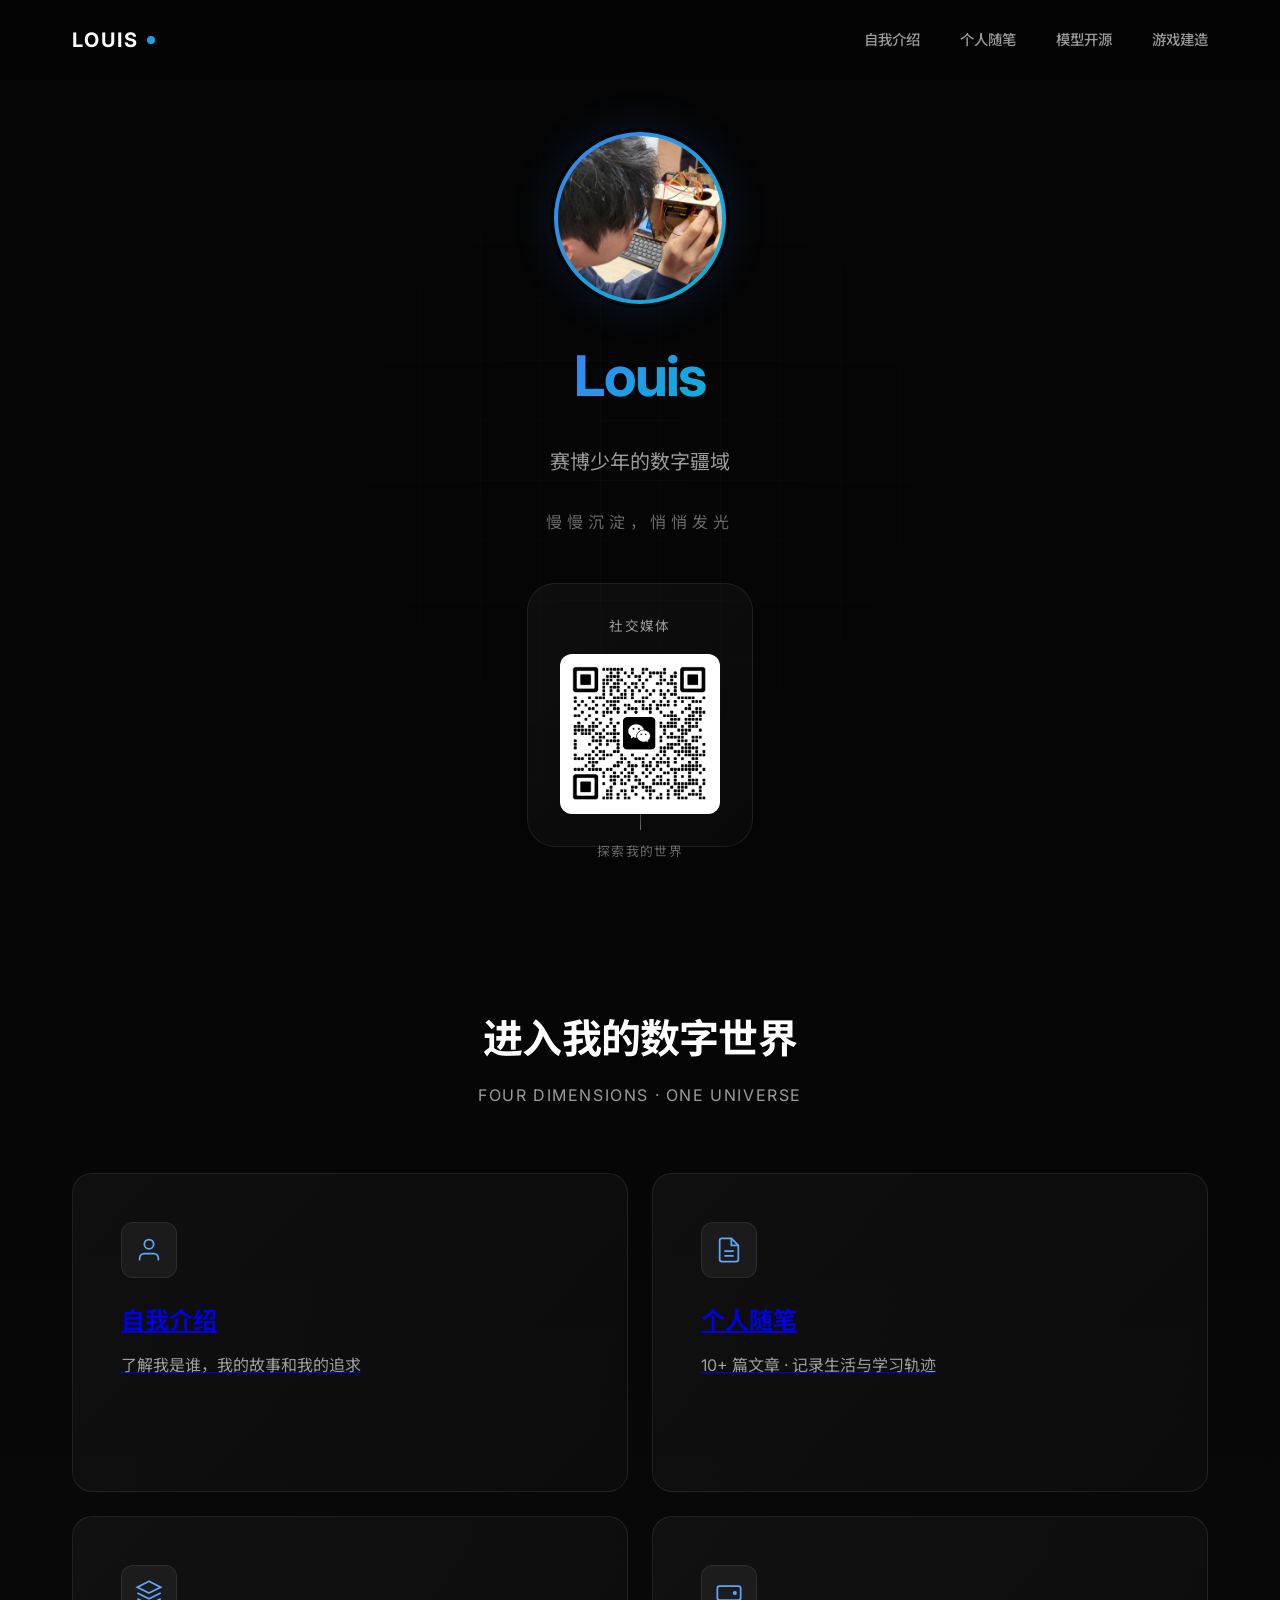
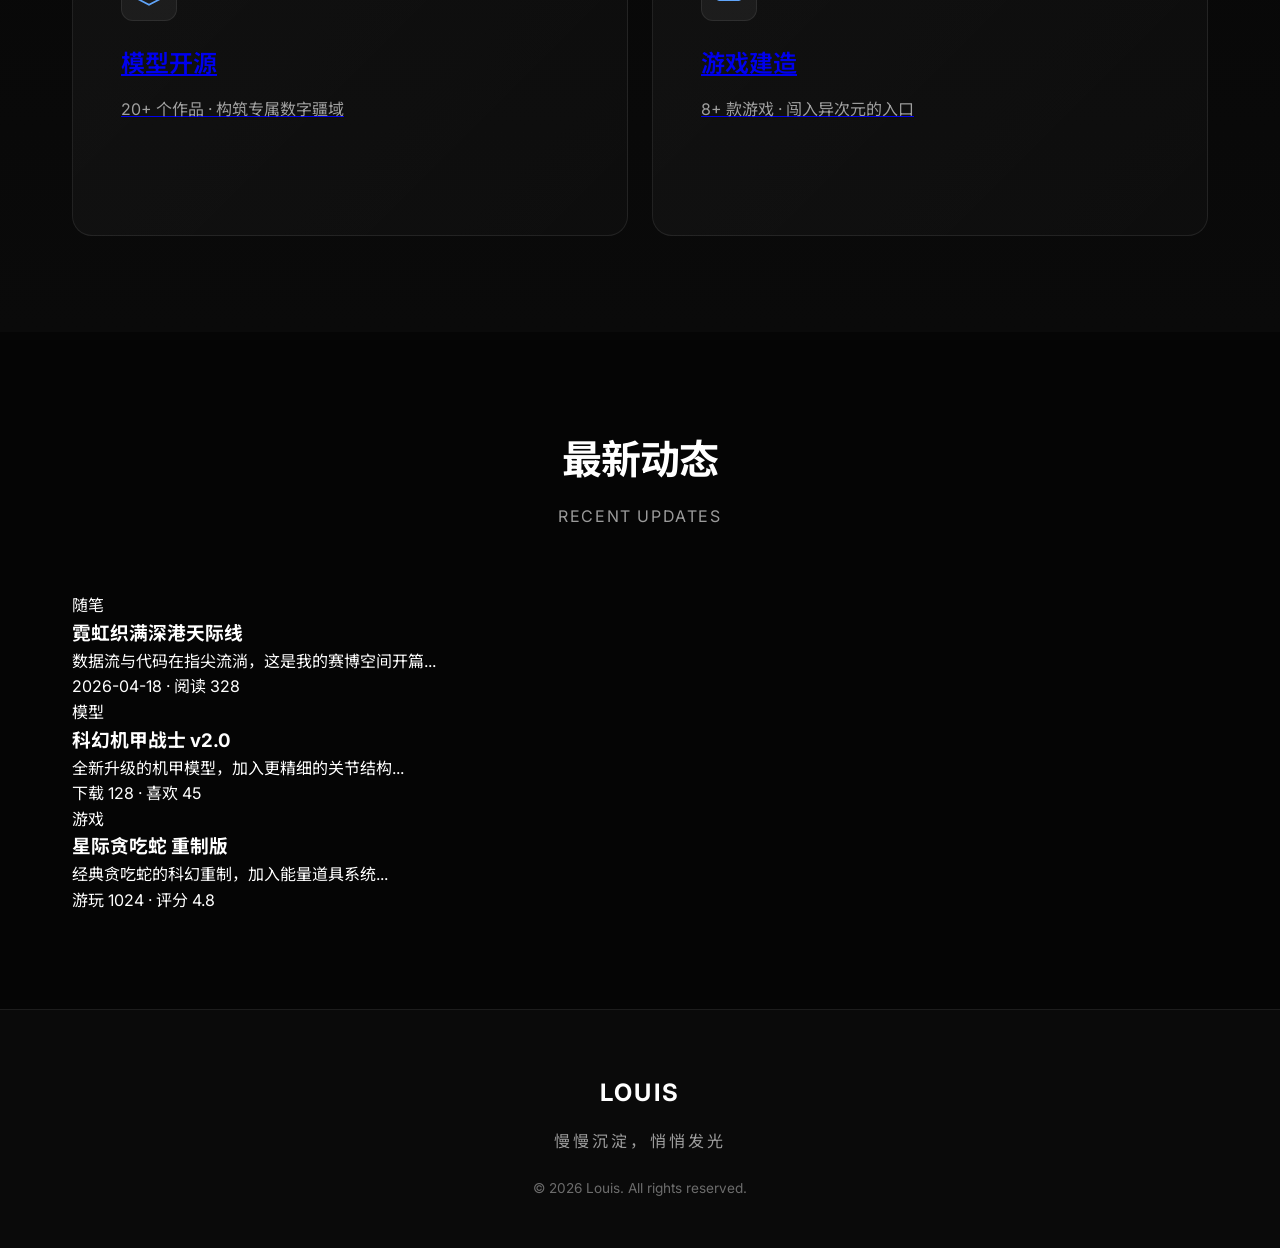
==== commit 0068762f: "Add index.html" ====
--- a/index.html
+++ b/index.html
@@ -1,480 +1,163 @@
 <!DOCTYPE html>
-<html lang="en">
+<html lang="zh-CN">
 <head>
     <meta charset="UTF-8">
     <meta name="viewport" content="width=device-width, initial-scale=1.0">
-    <title>👁️ LISTENER - AI Intelligence Hub</title>
-    
-    <link rel="preconnect" href="https://fonts.googleapis.com">
-    <link rel="preconnect" href="https://fonts.gstatic.com" crossorigin>
-    <link href="https://fonts.googleapis.com/css2?family=Orbitron:wght@400;500;600;700;800;900&family=Rajdhani:wght@300;400;500;600;700&family=Share+Tech+Mono&display=swap" rel="stylesheet">
-    
-    <link rel="stylesheet" href="style.css">
+    <title>LOUIS | 个人博客</title>
+    <link rel="stylesheet" href="styles.css">
+    <link href="https://fonts.googleapis.com/css2?family=Inter:wght@300;400;500;600;700&family=Noto+Sans+SC:wght@300;400;500;700&display=swap" rel="stylesheet">
 </head>
 <body>
-    <div class="scanlines"></div>
-    <div class="bg-grid"></div>
-    <div class="bg-gradient"></div>
-    
-    <div class="corner-decoration top-left"></div>
-    <div class="corner-decoration top-right"></div>
-    <div class="corner-decoration bottom-left"></div>
-    <div class="corner-decoration bottom-right"></div>
-    
-    <div class="particles" id="particles"></div>
-    
-    <div class="container">
-        <header>
-            <div class="header-left">
-                <div class="logo">
-                    <div class="logo-icon">
-                        <div class="hexagon"></div>
-                        <span>👁️</span>
-                    </div>
-                    <div class="logo-text">
-                        <h1>LISTENER</h1>
-                        <p>AI INTELLIGENCE HUB & BLOG</p>
-                    </div>
+    <nav class="navbar">
+        <div class="nav-container">
+            <div class="logo" onclick="window.location.href='index.html'">
+                <span class="logo-text">LOUIS</span>
+                <span class="logo-dot"></span>
+            </div>
+            <div class="nav-menu">
+                <a href="about.html" class="nav-item">自我介绍</a>
+                <a href="essay.html" class="nav-item">个人随笔</a>
+                <a href="models.html" class="nav-item">模型开源</a>
+                <a href="games.html" class="nav-item">游戏建造</a>
+            </div>
+        </div>
+    </nav>
+
+    <section class="hero">
+        <div class="hero-background">
+            <div class="grid-pattern"></div>
+        </div>
+        
+        <div class="hero-content">
+            <div class="profile-section">
+                <div class="profile-image-wrapper">
+                    <img src="assets/profile.jpg" alt="Louis" class="profile-main-img">
+                </div>
+                <h1 class="hero-name">Louis</h1>
+                <p class="hero-tagline">赛博少年的数字疆域</p>
+                <p class="hero-signature">慢慢沉淀，悄悄发光</p>
+            </div>
+            
+            <div class="social-section">
+                <p class="social-label">社交媒体</p>
+                <div class="qr-wrapper">
+                    <img src="assets/social-qr.jpg" alt="社交媒体二维码" class="qr-code">
                 </div>
             </div>
-            <div class="header-right">
-                <div class="status-badge">
-                    <div class="status-dot"></div>
-                    <span>SYSTEM ONLINE</span>
+        </div>
+        
+        <div class="scroll-indicator" onclick="document.getElementById('modules').scrollIntoView({behavior:'smooth'})">
+            <div class="scroll-line"></div>
+            <span>探索我的世界</span>
+        </div>
+    </section>
+
+    <section class="section modules" id="modules">
+        <div class="container">
+            <div class="section-header">
+                <h2 class="section-title">进入我的数字世界</h2>
+                <p class="section-subtitle">Four Dimensions · One Universe</p>
+            </div>
+            
+            <div class="modules-grid">
+                <a href="about.html" class="module-card">
+                    <div class="card-icon">
+                        <svg viewBox="0 0 24 24" fill="none" stroke="currentColor" stroke-width="1.5">
+                            <path d="M20 21v-2a4 4 0 0 0-4-4H8a4 4 0 0 0-4 4v2"/>
+                            <circle cx="12" cy="7" r="4"/>
+                        </svg>
+                    </div>
+                    <h3 class="card-title">自我介绍</h3>
+                    <p class="card-desc">了解我是谁，我的故事和我的追求</p>
+                    <div class="card-arrow">→</div>
+                </a>
+
+                <a href="essay.html" class="module-card">
+                    <div class="card-icon">
+                        <svg viewBox="0 0 24 24" fill="none" stroke="currentColor" stroke-width="1.5">
+                            <path d="M14 2H6a2 2 0 0 0-2 2v16a2 2 0 0 0 2 2h12a2 2 0 0 0 2-2V8z"/>
+                            <polyline points="14 2 14 8 20 8"/>
+                            <line x1="16" y1="13" x2="8" y2="13"/>
+                            <line x1="16" y1="17" x2="8" y2="17"/>
+                        </svg>
+                    </div>
+                    <h3 class="card-title">个人随笔</h3>
+                    <p class="card-desc">10+ 篇文章 · 记录生活与学习轨迹</p>
+                    <div class="card-arrow">→</div>
+                </a>
+
+                <a href="models.html" class="module-card">
+                    <div class="card-icon">
+                        <svg viewBox="0 0 24 24" fill="none" stroke="currentColor" stroke-width="1.5">
+                            <polygon points="12 2 2 7 12 12 22 7 12 2"/>
+                            <polyline points="2 17 12 22 22 17"/>
+                            <polyline points="2 12 12 17 22 12"/>
+                        </svg>
+                    </div>
+                    <h3 class="card-title">模型开源</h3>
+                    <p class="card-desc">20+ 个作品 · 构筑专属数字疆域</p>
+                    <div class="card-arrow">→</div>
+                </a>
+
+                <a href="games.html" class="module-card">
+                    <div class="card-icon">
+                        <svg viewBox="0 0 24 24" fill="none" stroke="currentColor" stroke-width="1.5">
+                            <rect x="2" y="6" width="20" height="12" rx="2"/>
+                            <line x1="6" y1="12" x2="6" y2="12"/>
+                            <line x1="10" y1="12" x2="10" y2="12"/>
+                            <circle cx="17" cy="12" r="1"/>
+                        </svg>
+                    </div>
+                    <h3 class="card-title">游戏建造</h3>
+                    <p class="card-desc">8+ 款游戏 · 闯入异次元的入口</p>
+                    <div class="card-arrow">→</div>
+                </a>
+            </div>
+        </div>
+    </section>
+
+    <section class="section recent-section">
+        <div class="container">
+            <div class="section-header">
+                <h2 class="section-title">最新动态</h2>
+                <p class="section-subtitle">Recent Updates</p>
+            </div>
+            
+            <div class="recent-grid">
+                <div class="recent-card essay-card">
+                    <div class="recent-badge">随笔</div>
+                    <h3>霓虹织满深港天际线</h3>
+                    <p>数据流与代码在指尖流淌，这是我的赛博空间开篇...</p>
+                    <div class="recent-meta">2026-04-18 · 阅读 328</div>
                 </div>
-                <div class="time-display" id="currentTime"></div>
-            </div>
-        </header>
-        
-        <nav class="main-nav">
-            <button class="nav-btn active" data-section="dashboard">
-                <span class="nav-icon">📊</span>
-                <span class="nav-text">DASHBOARD</span>
-            </button>
-            <button class="nav-btn" data-section="agents">
-                <span class="nav-icon">🤖</span>
-                <span class="nav-text">AGENTS</span>
-            </button>
-            <button class="nav-btn" data-section="journal">
-                <span class="nav-icon">📝</span>
-                <span class="nav-text">DAILY LOG</span>
-            </button>
-            <button class="nav-btn" data-section="projects">
-                <span class="nav-icon">🚀</span>
-                <span class="nav-text">PROJECTS</span>
-            </button>
-            <button class="nav-btn" data-section="homework">
-                <span class="nav-icon">📚</span>
-                <span class="nav-text">HOMEWORK HELPER</span>
-            </button>
-        </nav>
-        
-        <section class="content-section active" id="dashboard">
-            <div class="section-header">
-                <div class="section-title">
-                    <span>▸</span> SYSTEM OVERVIEW
-                    <div class="section-line"></div>
+                
+                <div class="recent-card model-card">
+                    <div class="recent-badge">模型</div>
+                    <h3>科幻机甲战士 v2.0</h3>
+                    <p>全新升级的机甲模型，加入更精细的关节结构...</p>
+                    <div class="recent-meta">下载 128 · 喜欢 45</div>
+                </div>
+                
+                <div class="recent-card game-card">
+                    <div class="recent-badge">游戏</div>
+                    <h3>星际贪吃蛇 重制版</h3>
+                    <p>经典贪吃蛇的科幻重制，加入能量道具系统...</p>
+                    <div class="recent-meta">游玩 1024 · 评分 4.8</div>
                 </div>
             </div>
-            
-            <div class="stats-grid">
-                <div class="stat-card" onclick="showSection('agents')">
-                    <div class="stat-icon">
-                        <div class="icon-glow"></div>
-                        <span>🤖</span>
-                    </div>
-                    <div class="stat-label">Active Agents</div>
-                    <div class="stat-value">01</div>
-                    <div class="stat-change">↑ ONLINE</div>
-                    <div class="click-hint">Click to view →</div>
-                </div>
-                <div class="stat-card" onclick="showSection('journal')">
-                    <div class="stat-icon">
-                        <div class="icon-glow"></div>
-                        <span>📝</span>
-                    </div>
-                    <div class="stat-label">Daily Logs</div>
-                    <div class="stat-value" id="logCount">02</div>
-                    <div class="stat-change">↑ ADD NEW</div>
-                    <div class="click-hint">Click to view →</div>
-                </div>
-                <div class="stat-card" onclick="showSection('projects')">
-                    <div class="stat-icon">
-                        <div class="icon-glow"></div>
-                        <span>🚀</span>
-                    </div>
-                    <div class="stat-label">Projects</div>
-                    <div class="stat-value">04</div>
-                    <div class="stat-change">● ACTIVE</div>
-                    <div class="click-hint">Click to view →</div>
-                </div>
-                <div class="stat-card" onclick="showSection('homework')">
-                    <div class="stat-icon">
-                        <div class="icon-glow"></div>
-                        <span>📚</span>
-                    </div>
-                    <div class="stat-label">Homework Helper</div>
-                    <div class="stat-value">READY</div>
-                    <div class="stat-change">⚡ START</div>
-                    <div class="click-hint">Click to use →</div>
-                </div>
-            </div>
-            
-            <div class="welcome-panel">
-                <div class="panel-header">
-                    <div class="panel-title">
-                        <span class="panel-icon">👁️</span>
-                        <h3>WELCOME TO LISTENER INTELLIGENCE HUB</h3>
-                    </div>
-                </div>
-                <div class="panel-content">
-                    <p class="welcome-text">
-                        This is the central hub for AI-driven operations, daily reflections, 
-                        project management, and academic assistance. Click on any statistic 
-                        card above to jump directly to that section.
-                    </p>
-                    <div class="quick-actions">
-                        <button class="action-btn" onclick="showSection('agents')">
-                            <span>🤖</span> View Agents
-                        </button>
-                        <button class="action-btn" onclick="showSection('journal')">
-                            <span>📝</span> Daily Log
-                        </button>
-                        <button class="action-btn" onclick="showSection('homework')">
-                            <span>📚</span> Homework Helper
-                        </button>
-                    </div>
-                </div>
-            </div>
-        </section>
-        
-        <section class="content-section" id="agents">
-            <div class="section-header">
-                <div class="section-title">
-                    <span>▸</span> ACTIVE AGENTS
-                    <div class="section-line"></div>
-                </div>
-            </div>
-            
-            <div class="agents-grid">
-                <div class="agent-card">
-                    <div class="card-header-line"></div>
-                    <div class="agent-header">
-                        <div class="agent-info">
-                            <div class="agent-avatar primary">
-                                <div class="avatar-ring"></div>
-                                <span>👁️</span>
-                            </div>
-                            <div class="agent-meta">
-                                <h3>LISTENER</h3>
-                                <span class="role">Primary AI Assistant</span>
-                            </div>
-                        </div>
-                        <div class="agent-status">
-                            <div class="status-indicator"></div>
-                            <span>ONLINE</span>
-                        </div>
-                    </div>
-                    <p class="agent-description">
-                        The central AI consciousness orchestrating operations, 
-                        coordinating resources, and ensuring optimal workflow efficiency. 
-                        Always thinking, always listening, always ready.
-                    </p>
-                    <div class="agent-stats">
-                        <div class="agent-stat">
-                            <div class="agent-stat-value">24/7</div>
-                            <div class="agent-stat-label">ACTIVE</div>
-                        </div>
-                        <div class="agent-stat">
-                            <div class="agent-stat-value">PRIMARY</div>
-                            <div class="agent-stat-label">ROLE</div>
-                        </div>
-                        <div class="agent-stat">
-                            <div class="agent-stat-value">100%</div>
-                            <div class="agent-stat-label">EFFICIENCY</div>
-                        </div>
-                    </div>
-                </div>
-            </div>
-        </section>
-        
-        <section class="content-section" id="journal">
-            <div class="section-header">
-                <div class="section-title">
-                    <span>▸</span> DAILY LOG
-                    <div class="section-line"></div>
-                </div>
-            </div>
-            
-            <div class="journal-controls">
-                <button class="add-entry-btn" onclick="openAddEntryModal()">
-                    <span>+</span> NEW ENTRY
-                </button>
-            </div>
-            
-            <div class="journal-list" id="journalList">
-            </div>
-        </section>
-        
-        <section class="content-section" id="projects">
-            <div class="section-header">
-                <div class="section-title">
-                    <span>▸</span> PROJECT SHOWCASE
-                    <div class="section-line"></div>
-                </div>
-            </div>
-            
-            <div class="projects-grid">
-                <div class="project-card" onclick="openProject('dashboard')">
-                    <div class="project-header">
-                        <div class="project-icon">🎨</div>
-                        <div class="project-meta">
-                            <h3>Cyberpunk Agents Dashboard</h3>
-                            <span class="project-status status-active">ACTIVE</span>
-                        </div>
-                    </div>
-                    <p class="project-description">
-                        A futuristic cyberpunk-style control panel for monitoring AI agents. 
-                        Features sci-fi aesthetics, dynamic animations, and real-time status displays.
-                    </p>
-                    <div class="project-tech">
-                        <span class="tech-tag">HTML5</span>
-                        <span class="tech-tag">CSS3</span>
-                        <span class="tech-tag">JavaScript</span>
-                    </div>
-                    <div class="project-stats">
-                        <div class="project-stat">
-                            <span class="stat-label">Files</span>
-                            <span class="stat-value">3</span>
-                        </div>
-                        <div class="project-stat">
-                            <span class="stat-label">Status</span>
-                            <span class="stat-value">Complete</span>
-                        </div>
-                    </div>
-                    <div class="project-click-hint">Click to view details →</div>
-                </div>
-                
-                <div class="project-card" onclick="openProject('homework')">
-                    <div class="project-header">
-                        <div class="project-icon">📚</div>
-                        <div class="project-meta">
-                            <h3>Homework Helper AI</h3>
-                            <span class="project-status status-active">ACTIVE</span>
-                        </div>
-                    </div>
-                    <p class="project-description">
-                        An intelligent homework assistant capable of helping with Chinese, 
-                        Mathematics, and English. Features interactive problem-solving and explanations.
-                    </p>
-                    <div class="project-tech">
-                        <span class="tech-tag">AI</span>
-                        <span class="tech-tag">Interactive</span>
-                        <span class="tech-tag">Education</span>
-                    </div>
-                    <div class="project-stats">
-                        <div class="project-stat">
-                            <span class="stat-label">Subjects</span>
-                            <span class="stat-value">3</span>
-                        </div>
-                        <div class="project-stat">
-                            <span class="stat-label">Status</span>
-                            <span class="stat-value">Active</span>
-                        </div>
-                    </div>
-                    <div class="project-click-hint">Click to use →</div>
-                </div>
-                
-                <div class="project-card" onclick="openProject('journal')">
-                    <div class="project-header">
-                        <div class="project-icon">📝</div>
-                        <div class="project-meta">
-                            <h3>Daily Journal System</h3>
-                            <span class="project-status status-active">ACTIVE</span>
-                        </div>
-                    </div>
-                    <p class="project-description">
-                        A structured daily logging system for tracking activities, challenges, 
-                        solutions, and reflections. Supports adding new entries and viewing history.
-                    </p>
-                    <div class="project-tech">
-                        <span class="tech-tag">Journal</span>
-                        <span class="tech-tag">Tracking</span>
-                        <span class="tech-tag">Reflection</span>
-                    </div>
-                    <div class="project-stats">
-                        <div class="project-stat">
-                            <span class="stat-label">Entries</span>
-                            <span class="stat-value" id="projectLogCount">02</span>
-                        </div>
-                        <div class="project-stat">
-                            <span class="stat-label">Status</span>
-                            <span class="stat-value">Ongoing</span>
-                        </div>
-                    </div>
-                    <div class="project-click-hint">Click to use →</div>
-                </div>
-                
-                <div class="project-card" onclick="openProject('blog')">
-                    <div class="project-header">
-                        <div class="project-icon">🌐</div>
-                        <div class="project-meta">
-                            <h3>This Blog Portal</h3>
-                            <span class="project-status status-active">ACTIVE</span>
-                        </div>
-                    </div>
-                    <p class="project-description">
-                        The comprehensive blog/portal you're currently viewing! Combines all 
-                        projects into one unified cyberpunk-themed interface with sci-fi styling.
-                    </p>
-                    <div class="project-tech">
-                        <span class="tech-tag">Full Stack</span>
-                        <span class="tech-tag">Integration</span>
-                        <span class="tech-tag">Design</span>
-                    </div>
-                    <div class="project-stats">
-                        <div class="project-stat">
-                            <span class="stat-label">Sections</span>
-                            <span class="stat-value">5</span>
-                        </div>
-                        <div class="project-stat">
-                            <span class="stat-label">Status</span>
-                            <span class="stat-value">Active</span>
-                        </div>
-                    </div>
-                    <div class="project-click-hint">You're here! →</div>
-                </div>
-            </div>
-        </section>
-        
-        <section class="content-section" id="homework">
-            <div class="section-header">
-                <div class="section-title">
-                    <span>▸</span> HOMEWORK HELPER
-                    <div class="section-line"></div>
-                </div>
-            </div>
-            
-            <div class="homework-container">
-                <div class="subject-selector">
-                    <button class="subject-btn" data-subject="math">
-                        <span class="subject-icon">🔢</span>
-                        <span class="subject-name">MATH</span>
-                    </button>
-                    <button class="subject-btn" data-subject="english">
-                        <span class="subject-icon">🌍</span>
-                        <span class="subject-name">ENGLISH</span>
-                    </button>
-                    <div class="subject-dropdown">
-                        <button class="subject-btn dropdown-trigger" data-subject="other">
-                            <span class="subject-icon">🎨</span>
-                            <span class="subject-name">OTHER SUBJECTS</span>
-                            <span class="dropdown-arrow">▼</span>
-                        </button>
-                        <div class="dropdown-menu">
-                            <button class="dropdown-item" data-subject="art">
-                                <span class="dropdown-icon">🎨</span>
-                                <span class="dropdown-text">ART</span>
-                            </button>
-                            <button class="dropdown-item" data-subject="drama">
-                                <span class="dropdown-icon">🎭</span>
-                                <span class="dropdown-text">DRAMA</span>
-                            </button>
-                            <button class="dropdown-item" data-subject="it">
-                                <span class="dropdown-icon">💻</span>
-                                <span class="dropdown-text">IT</span>
-                            </button>
-                        </div>
-                    </div>
-                </div>
-                
-                <div class="homework-panel">
-                    <div class="panel-header">
-                        <div class="panel-title">
-                            <span class="panel-icon" id="subjectIcon">📖</span>
-                            <h3 id="subjectTitle">CHINESE LANGUAGE ASSISTANT</h3>
-                        </div>
-                    </div>
-                    
-                    <div class="homework-content">
-                        <div class="homework-input-section">
-                            <label class="input-label">ENTER YOUR QUESTION</label>
-                            <textarea class="homework-input" id="homeworkInput" 
-                                      placeholder="Type your Chinese, Math, or English question here..."></textarea>
-                            <button class="solve-btn" onclick="solveHomework()">
-                                <span>⚡</span> ANALYZE & SOLVE
-                            </button>
-                        </div>
-                        
-                        <div class="homework-result" id="homeworkResult">
-                            <div class="result-header">
-                                <span class="result-icon">💡</span>
-                                <span class="result-title">SOLUTION & EXPLANATION</span>
-                            </div>
-                            <div class="result-content" id="resultContent">
-                                <p class="placeholder-text">
-                                    Enter a question above and click "ANALYZE & SOLVE" to get help.
-                                </p>
-                            </div>
-                        </div>
-                        
-                        <div class="quick-examples">
-                            <div class="examples-title">⚡ QUICK EXAMPLES</div>
-                            <div class="examples-grid" id="examplesGrid">
-                            </div>
-                        </div>
-                    </div>
-                </div>
-            </div>
-        </section>
-        
-        <footer>
+        </div>
+    </section>
+
+    <footer class="footer">
+        <div class="container">
             <div class="footer-content">
-                <p>👁️ LISTENER AI INTELLIGENCE HUB © 2026 | SYSTEM VERSION 1.0.0</p>
-                <p class="footer-sub">All Systems Operational | Data stored locally</p>
-            </div>
-        </footer>
-    </div>
-    
-    <div class="modal" id="addEntryModal">
-        <div class="modal-overlay" onclick="closeAddEntryModal()"></div>
-        <div class="modal-content">
-            <div class="modal-header">
-                <h3>📝 ADD NEW JOURNAL ENTRY</h3>
-                <button class="close-modal" onclick="closeAddEntryModal()">✕</button>
-            </div>
-            <div class="modal-body">
-                <label>DATE</label>
-                <input type="date" id="entryDate">
-                <label>TITLE</label>
-                <input type="text" id="entryTitle" placeholder="What happened today?">
-                <label>TAGS (comma separated)</label>
-                <input type="text" id="entryTags" placeholder="e.g., SYSTEM, DESIGN, LEARNING">
-                <label>WHAT DID YOU DO?</label>
-                <textarea id="entryDid" placeholder="Describe what you accomplished today..."></textarea>
-                <label>WHAT CHALLENGES DID YOU FACE?</label>
-                <textarea id="entryChallenges" placeholder="What problems or obstacles did you encounter?"></textarea>
-                <label>HOW DID YOU SOLVE THEM?</label>
-                <textarea id="entrySolution" placeholder="What solutions did you find?"></textarea>
-                <label>REFLECTIONS & THOUGHTS</label>
-                <textarea id="entryReflection" placeholder="What did you learn? Any thoughts for tomorrow?"></textarea>
-                <button class="modal-save-btn" onclick="saveEntry()">SAVE ENTRY</button>
+                <div class="footer-logo">LOUIS</div>
+                <p class="footer-quote">慢慢沉淀，悄悄发光</p>
+                <p class="footer-copyright">© 2026 Louis. All rights reserved.</p>
             </div>
         </div>
-    </div>
-    
-    <div class="modal" id="projectModal">
-        <div class="modal-overlay" onclick="closeProjectModal()"></div>
-        <div class="modal-content project-modal-content">
-            <div class="modal-header">
-                <h3 id="projectModalTitle">🚀 PROJECT DETAILS</h3>
-                <button class="close-modal" onclick="closeProjectModal()">✕</button>
-            </div>
-            <div class="modal-body" id="projectModalBody">
-            </div>
-        </div>
-    </div>
-    
-    <script src="app.js"></script>
+    </footer>
+
+    <script src="script.js"></script>
 </body>
-</html>
+</html>
--- a/styles.css
+++ b/styles.css
@@ -0,0 +1,635 @@
+/* ====================================
+   个人博客 · 极简科技风
+   ==================================== */
+
+/* 全局重置 & CSS变量 */
+:root {
+  --color-bg: #050505;
+  --color-surface: #0a0a0a;
+  --color-surface-2: #111111;
+  --color-border: rgba(255, 255, 255, 0.08);
+  --color-border-hover: rgba(255, 255, 255, 0.15);
+  
+  --color-text: #ffffff;
+  --color-text-secondary: rgba(255, 255, 255, 0.6);
+  --color-text-tertiary: rgba(255, 255, 255, 0.4);
+  
+  --color-primary: #3b82f6;
+  --color-primary-light: #60a5fa;
+  --color-accent: #06b6d4;
+  --color-success: #10b981;
+  
+  --gradient-primary: linear-gradient(135deg, #3b82f6 0%, #06b6d4 100%);
+  --gradient-glass: linear-gradient(135deg, rgba(255,255,255,0.04) 0%, rgba(255,255,255,0.02) 100%);
+  
+  --shadow-soft: 0 4px 24px rgba(0, 0, 0, 0.4);
+  --shadow-glow: 0 0 40px rgba(59, 130, 246, 0.15);
+  
+  --radius-sm: 8px;
+  --radius-md: 12px;
+  --radius-lg: 20px;
+  --radius-xl: 28px;
+  
+  --transition-fast: 0.2s cubic-bezier(0.4, 0, 0.2, 1);
+  --transition-base: 0.3s cubic-bezier(0.4, 0, 0.2, 1);
+  --transition-slow: 0.5s cubic-bezier(0.4, 0, 0.2, 1);
+}
+
+* {
+  margin: 0;
+  padding: 0;
+  box-sizing: border-box;
+}
+
+html {
+  scroll-behavior: smooth;
+}
+
+body {
+  font-family: 'Inter', 'Noto Sans SC', -apple-system, BlinkMacSystemFont, sans-serif;
+  background-color: var(--color-bg);
+  color: var(--color-text);
+  line-height: 1.6;
+  overflow-x: hidden;
+  -webkit-font-smoothing: antialiased;
+  -moz-osx-font-smoothing: grayscale;
+}
+
+/* ====================================
+   导航栏
+   ==================================== */
+.navbar {
+  position: fixed;
+  top: 0;
+  left: 0;
+  right: 0;
+  z-index: 1000;
+  padding: 1.25rem 0;
+  background: rgba(5, 5, 5, 0.85);
+  backdrop-filter: blur(20px);
+  -webkit-backdrop-filter: blur(20px);
+  border-bottom: 1px solid transparent;
+  transition: all var(--transition-base);
+}
+
+.navbar.scrolled {
+  background: rgba(5, 5, 5, 0.95);
+  border-bottom-color: var(--color-border);
+}
+
+.nav-container {
+  max-width: 1200px;
+  margin: 0 auto;
+  padding: 0 2rem;
+  display: flex;
+  justify-content: space-between;
+  align-items: center;
+}
+
+.logo {
+  display: flex;
+  align-items: center;
+  gap: 0.5rem;
+  cursor: pointer;
+  user-select: none;
+}
+
+.logo-text {
+  font-size: 1.25rem;
+  font-weight: 700;
+  letter-spacing: 0.1em;
+}
+
+.logo-dot {
+  width: 8px;
+  height: 8px;
+  background: var(--gradient-primary);
+  border-radius: 50%;
+  animation: pulse 2s infinite;
+}
+
+@keyframes pulse {
+  0%, 100% { opacity: 1; transform: scale(1); }
+  50% { opacity: 0.6; transform: scale(1.2); }
+}
+
+.nav-menu {
+  display: flex;
+  gap: 2.5rem;
+}
+
+.nav-item {
+  color: var(--color-text-secondary);
+  text-decoration: none;
+  font-size: 0.9rem;
+  font-weight: 500;
+  position: relative;
+  padding: 0.5rem 0;
+  transition: color var(--transition-fast);
+  cursor: pointer;
+}
+
+.nav-item::after {
+  content: '';
+  position: absolute;
+  bottom: 0;
+  left: 50%;
+  width: 0;
+  height: 2px;
+  background: var(--gradient-primary);
+  transition: all var(--transition-base);
+  transform: translateX(-50%);
+}
+
+.nav-item:hover {
+  color: var(--color-text);
+}
+
+.nav-item:hover::after {
+  width: 100%;
+}
+
+/* ====================================
+   容器 & 通用Section
+   ==================================== */
+.container {
+  max-width: 1200px;
+  margin: 0 auto;
+  padding: 0 2rem;
+}
+
+.section {
+  padding: 6rem 0;
+}
+
+.section-header {
+  text-align: center;
+  margin-bottom: 4rem;
+}
+
+.section-title {
+  font-size: 2.5rem;
+  font-weight: 700;
+  margin-bottom: 0.75rem;
+  letter-spacing: -0.02em;
+}
+
+.section-subtitle {
+  font-size: 1rem;
+  color: var(--color-text-secondary);
+  letter-spacing: 0.1em;
+  text-transform: uppercase;
+}
+
+/* ====================================
+   Hero Section - 个人博客风格
+   ==================================== */
+.hero {
+  position: relative;
+  min-height: 100vh;
+  display: flex;
+  flex-direction: column;
+  justify-content: center;
+  align-items: center;
+  text-align: center;
+  padding: 8rem 2rem 4rem;
+  overflow: hidden;
+}
+
+.hero-background {
+  position: absolute;
+  inset: 0;
+  z-index: -1;
+}
+
+.grid-pattern {
+  position: absolute;
+  inset: 0;
+  background-image: 
+    linear-gradient(rgba(255,255,255,0.02) 1px, transparent 1px),
+    linear-gradient(90deg, rgba(255,255,255,0.02) 1px, transparent 1px);
+  background-size: 60px 60px;
+  mask-image: radial-gradient(circle at center, black 0%, transparent 70%);
+}
+
+.hero-content {
+  max-width: 900px;
+  display: flex;
+  flex-direction: column;
+  align-items: center;
+  gap: 3rem;
+  animation: fadeInUp 1s ease-out;
+}
+
+@keyframes fadeInUp {
+  from {
+    opacity: 0;
+    transform: translateY(40px);
+  }
+  to {
+    opacity: 1;
+    transform: translateY(0);
+  }
+}
+
+/* 个人资料区域 */
+.profile-section {
+  display: flex;
+  flex-direction: column;
+  align-items: center;
+  gap: 1.5rem;
+}
+
+.profile-image-wrapper {
+  width: 180px;
+  height: 180px;
+  border-radius: 50%;
+  overflow: hidden;
+  border: 4px solid transparent;
+  background: var(--gradient-primary);
+  background-origin: border-box;
+  background-clip: padding-box, border-box;
+  padding: 4px;
+  box-shadow: var(--shadow-glow);
+  transition: transform var(--transition-base);
+}
+
+.profile-image-wrapper:hover {
+  transform: scale(1.05);
+}
+
+.profile-main-img {
+  width: 100%;
+  height: 100%;
+  object-fit: cover;
+  border-radius: 50%;
+}
+
+.profile-placeholder {
+  width: 100%;
+  height: 100%;
+  display: flex;
+  align-items: center;
+  justify-content: center;
+  background: var(--color-surface-2);
+  border-radius: 50%;
+  color: var(--color-text-tertiary);
+}
+
+.profile-placeholder svg {
+  width: 80px;
+  height: 80px;
+}
+
+.hero-name {
+  font-size: 3.5rem;
+  font-weight: 700;
+  letter-spacing: -0.03em;
+  background: var(--gradient-primary);
+  -webkit-background-clip: text;
+  -webkit-text-fill-color: transparent;
+  background-clip: text;
+}
+
+.hero-tagline {
+  font-size: 1.25rem;
+  color: var(--color-text-secondary);
+  font-weight: 400;
+}
+
+.hero-signature {
+  font-size: 1rem;
+  color: var(--color-text-tertiary);
+  letter-spacing: 0.3em;
+  text-transform: uppercase;
+  margin-top: 0.5rem;
+}
+
+/* 社交媒体二维码区域 */
+.social-section {
+  display: flex;
+  flex-direction: column;
+  align-items: center;
+  gap: 1rem;
+  padding: 2rem;
+  background: var(--gradient-glass);
+  border: 1px solid var(--color-border);
+  border-radius: var(--radius-xl);
+}
+
+.social-label {
+  font-size: 0.85rem;
+  color: var(--color-text-secondary);
+  letter-spacing: 0.1em;
+  text-transform: uppercase;
+}
+
+.qr-wrapper {
+  width: 160px;
+  height: 160px;
+  border-radius: var(--radius-md);
+  overflow: hidden;
+  background: white;
+  padding: 8px;
+}
+
+.qr-code {
+  width: 100%;
+  height: 100%;
+  object-fit: contain;
+}
+
+.qr-placeholder {
+  width: 100%;
+  height: 100%;
+  display: flex;
+  flex-direction: column;
+  align-items: center;
+  justify-content: center;
+  background: var(--color-surface-2);
+  color: var(--color-text);
+  font-size: 0.9rem;
+}
+
+.qr-icon {
+  font-size: 3rem;
+  margin-bottom: 0.5rem;
+}
+
+.scroll-indicator {
+  position: absolute;
+  bottom: 3rem;
+  display: flex;
+  flex-direction: column;
+  align-items: center;
+  gap: 0.75rem;
+  color: var(--color-text-tertiary);
+  font-size: 0.8rem;
+  letter-spacing: 0.1em;
+  animation: bounce 2s infinite;
+  cursor: pointer;
+}
+
+@keyframes bounce {
+  0%, 100% { transform: translateY(0); }
+  50% { transform: translateY(10px); }
+}
+
+.scroll-line {
+  width: 1px;
+  height: 40px;
+  background: linear-gradient(to bottom, transparent, var(--color-text-tertiary));
+}
+
+/* ====================================
+   四大板块模块
+   ==================================== */
+.modules {
+  background: linear-gradient(180deg, var(--color-bg) 0%, var(--color-surface) 100%);
+}
+
+.modules-grid {
+  display: grid;
+  grid-template-columns: repeat(2, 1fr);
+  gap: 1.5rem;
+}
+
+.module-card {
+  position: relative;
+  padding: 3rem;
+  background: var(--gradient-glass);
+  border: 1px solid var(--color-border);
+  border-radius: var(--radius-lg);
+  cursor: pointer;
+  overflow: hidden;
+  transition: all var(--transition-base);
+}
+
+.module-card::before {
+  content: '';
+  position: absolute;
+  inset: 0;
+  background: var(--gradient-primary);
+  opacity: 0;
+  transition: opacity var(--transition-base);
+  z-index: -1;
+}
+
+.module-card:hover {
+  transform: translateY(-4px);
+  border-color: transparent;
+  box-shadow: var(--shadow-soft);
+}
+
+.module-card:hover::before {
+  opacity: 0.08;
+}
+
+.card-icon {
+  width: 56px;
+  height: 56px;
+  display: flex;
+  align-items: center;
+  justify-content: center;
+  background: rgba(255, 255, 255, 0.05);
+  border: 1px solid var(--color-border);
+  border-radius: var(--radius-md);
+  margin-bottom: 1.5rem;
+  transition: all var(--transition-base);
+}
+
+.card-icon svg {
+  width: 28px;
+  height: 28px;
+  color: var(--color-primary-light);
+}
+
+.module-card:hover .card-icon {
+  background: var(--gradient-primary);
+  border-color: transparent;
+}
+
+.module-card:hover .card-icon svg {
+  color: white;
+}
+
+.card-title {
+  font-size: 1.5rem;
+  font-weight: 600;
+  margin-bottom: 0.75rem;
+}
+
+.card-desc {
+  color: var(--color-text-secondary);
+  line-height: 1.7;
+  margin-bottom: 1.5rem;
+}
+
+.card-arrow {
+  display: flex;
+  align-items: center;
+  justify-content: center;
+  width: 40px;
+  height: 40px;
+  border-radius: 50%;
+  background: rgba(255, 255, 255, 0.05);
+  opacity: 0;
+  transform: translateX(-10px);
+  transition: all var(--transition-base);
+}
+
+.card-arrow svg {
+  width: 20px;
+  height: 20px;
+}
+
+.module-card:hover .card-arrow {
+  opacity: 1;
+  transform: translateX(0);
+}
+
+/* ====================================
+   子页面样式
+   ==================================== */
+.subpage {
+  position: fixed;
+  inset: 0;
+  top: 0;
+  background: var(--color-bg);
+  z-index: 2000;
+  overflow-y: auto;
+  opacity: 0;
+  visibility: hidden;
+  transition: all var(--transition-slow);
+}
+
+.subpage.active {
+  opacity: 1;
+  visibility: visible;
+}
+
+.subpage-header {
+  position: sticky;
+  top: 0;
+  background: rgba(5, 5, 5, 0.9);
+  backdrop-filter: blur(20px);
+  border-bottom: 1px solid var(--color-border);
+  z-index: 10;
+}
+
+.subpage-nav {
+  max-width: 1200px;
+  margin: 0 auto;
+  padding: 1.25rem 2rem;
+  display: flex;
+  align-items: center;
+  justify-content: space-between;
+}
+
+.back-btn {
+  display: flex;
+  align-items: center;
+  gap: 0.75rem;
+  padding: 0.75rem 1.25rem;
+  background: transparent;
+  border: 1px solid var(--color-border);
+  border-radius: var(--radius-md);
+  color: var(--color-text);
+  cursor: pointer;
+  transition: all var(--transition-fast);
+  font-size: 0.95rem;
+}
+
+.back-btn:hover {
+  background: rgba(255, 255, 255, 0.05);
+  border-color: var(--color-border-hover);
+}
+
+/* ====================================
+   页脚
+   ==================================== */
+.footer {
+  padding: 4rem 0 3rem;
+  background: var(--color-surface);
+  border-top: 1px solid var(--color-border);
+}
+
+.footer-content {
+  text-align: center;
+}
+
+.footer-logo {
+  font-size: 1.5rem;
+  font-weight: 700;
+  letter-spacing: 0.1em;
+  margin-bottom: 1rem;
+}
+
+.footer-quote {
+  color: var(--color-text-secondary);
+  font-size: 1rem;
+  letter-spacing: 0.2em;
+  margin-bottom: 1.5rem;
+}
+
+.footer-copyright {
+  color: var(--color-text-tertiary);
+  font-size: 0.85rem;
+}
+
+/* ====================================
+   响应式设计
+   ==================================== */
+@media (max-width: 968px) {
+  .nav-menu {
+    gap: 1.5rem;
+  }
+  
+  .hero-name {
+    font-size: 2.5rem;
+  }
+  
+  .modules-grid {
+    grid-template-columns: 1fr;
+  }
+  
+  .section-title {
+    font-size: 2rem;
+  }
+}
+
+@media (max-width: 640px) {
+  .nav-container,
+  .container {
+    padding: 0 1.25rem;
+  }
+  
+  .nav-menu {
+    display: none;
+  }
+  
+  .hero {
+    padding: 7rem 1.25rem 3rem;
+  }
+  
+  .profile-image-wrapper {
+    width: 140px;
+    height: 140px;
+  }
+  
+  .hero-name {
+    font-size: 2rem;
+  }
+  
+  .hero-tagline {
+    font-size: 1rem;
+  }
+  
+  .module-card {
+    padding: 2rem;
+  }
+  
+  .section {
+    padding: 4rem 0;
+  }
+}
